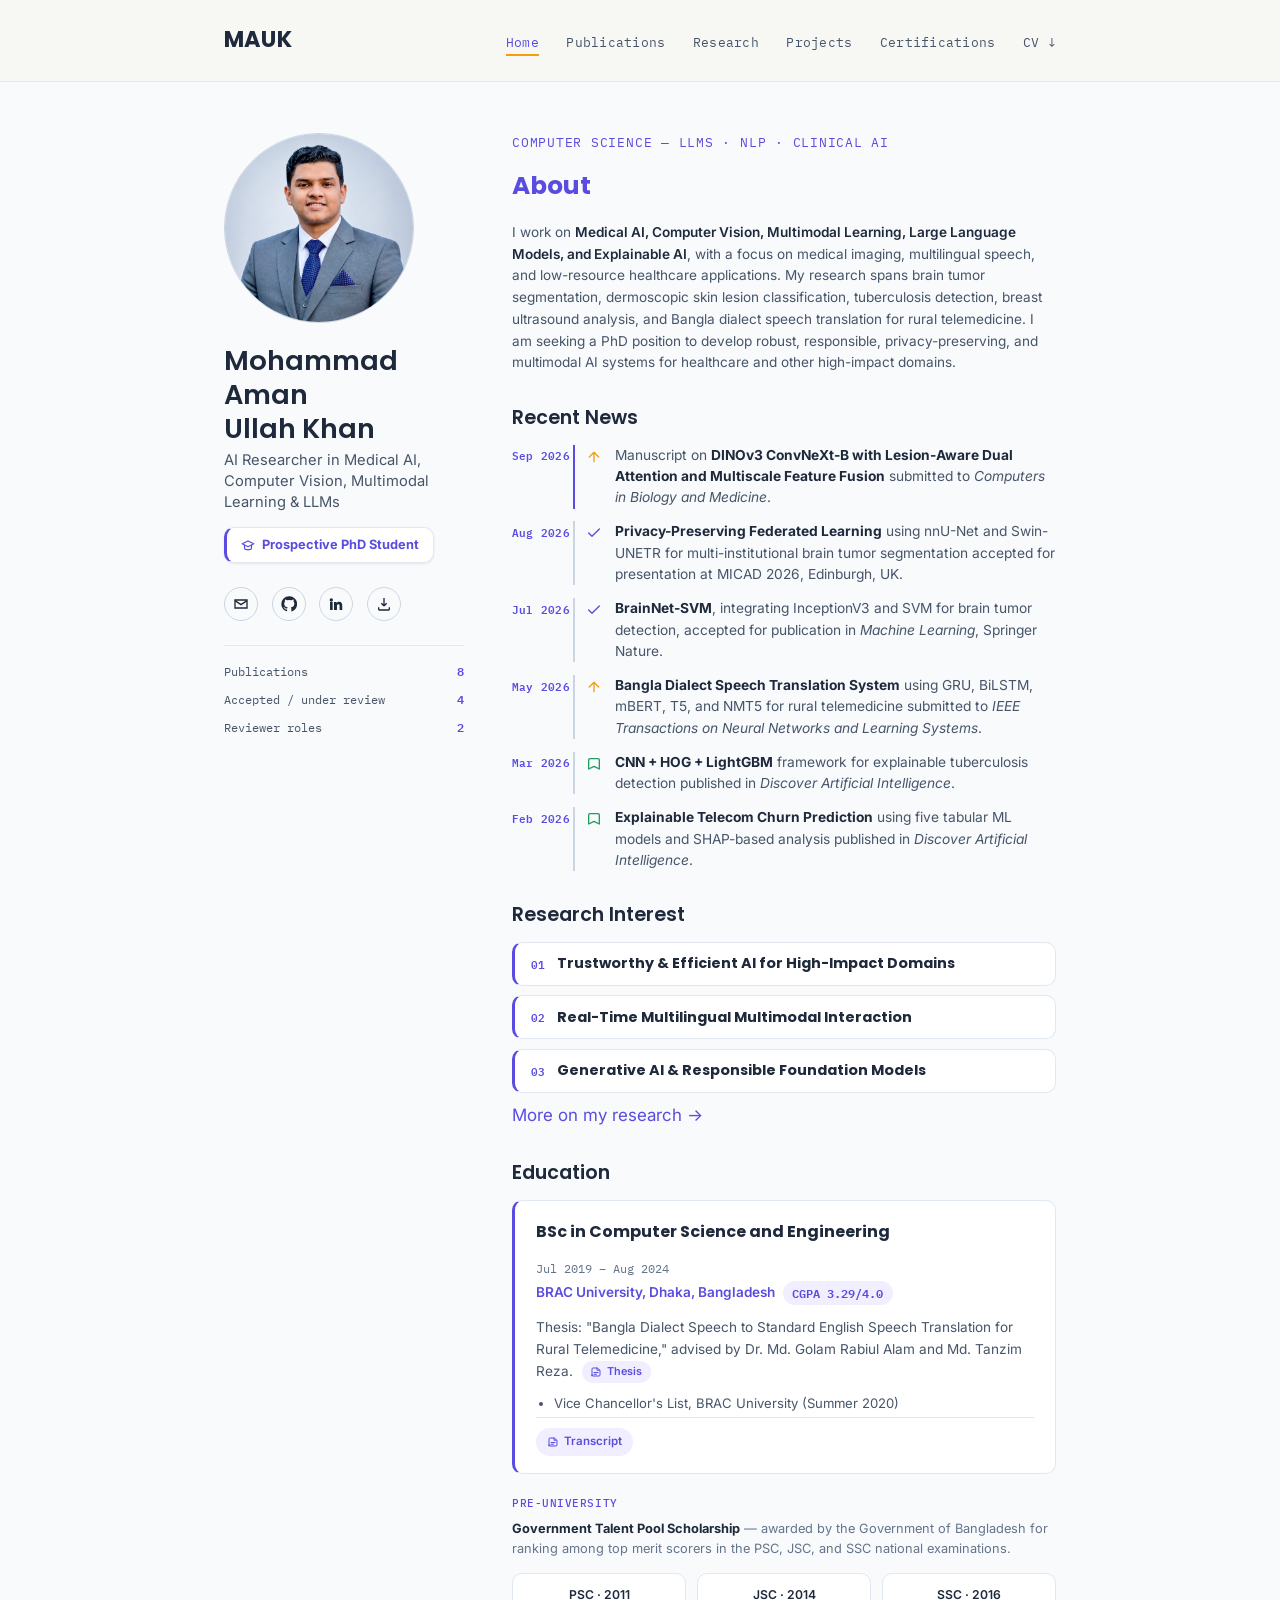
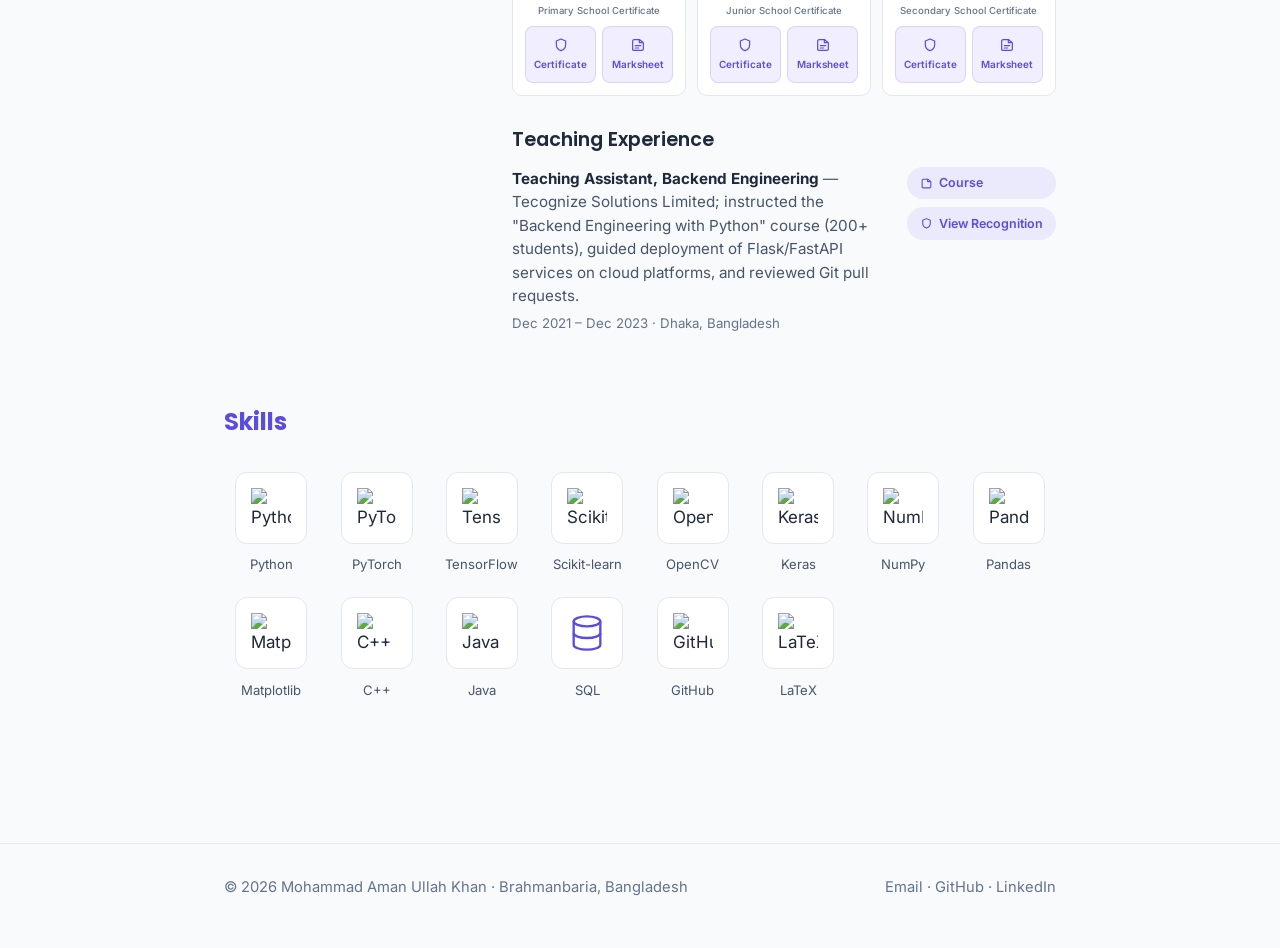
==== index.html @ a8135433 "Add files via upload" ====
<!DOCTYPE html>
<html lang="en">
<head>
<meta charset="UTF-8" />
<meta name="viewport" content="width=device-width, initial-scale=1" />
<title>Mohammad Aman Ullah Khan — Research Portfolio</title>
<meta name="description" content="Academic portfolio of Mohammad Aman Ullah Khan — research on LLMs, NLP, and clinical AI." />
<link rel="icon" href="data:,">
<link rel="preconnect" href="https://fonts.googleapis.com">
<link href="https://fonts.googleapis.com/css2?family=Poppins:wght@500;600;700;800&family=Inter:wght@400;500;600&family=IBM+Plex+Mono:wght@400;500&display=swap" rel="stylesheet">
<link rel="stylesheet" href="style.css">
</head>
<body>

<header class="site">
  <div class="wrap">
    <div class="brand">MAUK</div>
    <nav class="main">
      <a href="index.html" aria-current="page">Home</a>
      <a href="publications.html">Publications</a>
      <a href="research.html">Research</a>
      <a href="projects.html">Projects</a>
      <a href="certifications.html">Certifications</a>
      <a href="assets/resume.pdf" target="_blank" rel="noopener">CV ↓</a>
    </nav>
  </div>
</header>

<main>
  <div class="wrap">

    <div class="profile-shell">

      <div class="profile-col">
        <img src="assets/photo.jpeg" class="profile-photo" alt="Mohammad Aman Ullah Khan" onerror="this.onerror=null; this.outerHTML='&lt;div class=&quot;profile-photo placeholder&quot; aria-hidden=&quot;true&quot;&gt;MAUK&lt;/div&gt;';">

        <h1>Mohammad Aman<br>Ullah Khan</h1>
        <p class="intro-tagline">AI Researcher in Medical AI, Computer Vision, Multimodal Learning &amp; LLMs</p>
        <p class="role-badge">
          <svg viewBox="0 0 24 24" fill="none" stroke="currentColor" stroke-width="2" stroke-linecap="round" stroke-linejoin="round" width="14" height="14"><path d="M22 10 12 5 2 10l10 5 10-5Z"></path><path d="M6 12v5c0 1.5 2.7 3 6 3s6-1.5 6-3v-5"></path></svg>
          Prospective PhD Student
        </p>

        <div class="icon-row">
          <a href="mailto:mohammad.aman.ullah.khan@g.bracu.ac.bd" aria-label="Email" title="Email">
            <svg width="16" height="16" viewBox="0 0 24 24" fill="none" stroke="currentColor" stroke-width="2"><path d="M3 6h18v12H3z"/><path d="m3 7 9 6 9-6"/></svg>
          </a>
          <a href="https://github.com/md-aman-ullah-khan" target="_blank" rel="noopener" aria-label="GitHub" title="GitHub">
            <svg width="16" height="16" viewBox="0 0 24 24" fill="currentColor"><path d="M12 .5A11.5 11.5 0 0 0 .5 12c0 5.1 3.3 9.4 7.9 11 .6.1.8-.3.8-.6v-2.2c-3.2.7-3.9-1.4-3.9-1.4-.5-1.3-1.3-1.7-1.3-1.7-1.1-.7.1-.7.1-.7 1.2.1 1.8 1.2 1.8 1.2 1 1.8 2.7 1.3 3.4 1 .1-.8.4-1.3.8-1.6-2.6-.3-5.3-1.3-5.3-5.7 0-1.3.5-2.3 1.2-3.1-.1-.3-.5-1.5.1-3.1 0 0 1-.3 3.3 1.2a11.4 11.4 0 0 1 6 0c2.3-1.5 3.3-1.2 3.3-1.2.6 1.6.2 2.8.1 3.1.8.8 1.2 1.9 1.2 3.1 0 4.4-2.7 5.4-5.3 5.7.4.4.8 1.1.8 2.2v3.3c0 .3.2.7.8.6 4.6-1.6 7.9-5.9 7.9-11A11.5 11.5 0 0 0 12 .5Z"/></svg>
          </a>
          <a href="https://www.linkedin.com/in/Mohammad-Aman-Ullah-Khan" target="_blank" rel="noopener" aria-label="LinkedIn" title="LinkedIn">
            <svg width="16" height="16" viewBox="0 0 24 24" fill="currentColor"><path d="M4.98 3.5a2.5 2.5 0 1 1 0 5 2.5 2.5 0 0 1 0-5ZM3 9h4v12H3zM9 9h3.8v1.7h.05c.53-1 1.83-2 3.77-2 4 0 4.75 2.6 4.75 6.1V21h-4v-5.5c0-1.3 0-3-1.8-3s-2.1 1.4-2.1 2.9V21H9Z"/></svg>
          </a>
          <a href="assets/resume.pdf" target="_blank" rel="noopener" aria-label="CV" title="Download CV">
            <svg width="16" height="16" viewBox="0 0 24 24" fill="none" stroke="currentColor" stroke-width="2"><path d="M12 3v12m0 0 4-4m-4 4-4-4"/><path d="M4 17v3a1 1 0 0 0 1 1h14a1 1 0 0 0 1-1v-3"/></svg>
          </a>
        </div>

        <ul class="ledger-strip">
          <li>Publications <b>8</b></li>
          <li>Accepted / under review <b>4</b></li>
          <li>Reviewer roles <b>2</b></li>
        </ul>
      </div>

      <div class="content-col">
        <div class="eyebrow">Computer Science — LLMs · NLP · Clinical AI</div>
        <h2 class="about-heading">About</h2>

        <p class="thesis">
          I work on <strong>Medical AI, Computer Vision, Multimodal Learning, Large Language Models, and Explainable AI</strong>,
          with a focus on medical imaging, multilingual speech, and low-resource healthcare applications.
          My research spans brain tumor segmentation, dermoscopic skin lesion classification, tuberculosis
          detection, breast ultrasound analysis, and Bangla dialect speech translation for rural telemedicine.
          I am seeking a PhD position to develop robust, responsible, privacy-preserving, and multimodal AI
          systems for healthcare and other high-impact domains.
        </p>

        <div class="bullet-block">
          <h3>Recent News</h3>
          <div class="rn-list">

            <div class="rn-entry rn-new">
              <div class="rn-date">Sep 2026</div>
              <div class="rn-rule"></div>
              <div class="rn-status rn-submitted">
                <svg viewBox="0 0 24 24" fill="none" stroke="currentColor" stroke-width="2" stroke-linecap="round" stroke-linejoin="round" width="16" height="16"><path d="M12 19V5M5 12l7-7 7 7"></path></svg>
              </div>
              <div class="rn-desc">Manuscript on <b>DINOv3 ConvNeXt-B with Lesion-Aware Dual Attention and Multiscale Feature Fusion</b> submitted to <i>Computers in Biology and Medicine</i>.</div>
            </div>

            <div class="rn-entry">
              <div class="rn-date">Aug 2026</div>
              <div class="rn-rule"></div>
              <div class="rn-status rn-accepted">
                <svg viewBox="0 0 24 24" fill="none" stroke="currentColor" stroke-width="2" stroke-linecap="round" stroke-linejoin="round" width="16" height="16"><path d="M20 6L9 17l-5-5"></path></svg>
              </div>
              <div class="rn-desc"><b>Privacy-Preserving Federated Learning</b> using nnU-Net and Swin-UNETR for multi-institutional brain tumor segmentation accepted for presentation at MICAD 2026, Edinburgh, UK.</div>
            </div>

            <div class="rn-entry">
              <div class="rn-date">Jul 2026</div>
              <div class="rn-rule"></div>
              <div class="rn-status rn-accepted">
                <svg viewBox="0 0 24 24" fill="none" stroke="currentColor" stroke-width="2" stroke-linecap="round" stroke-linejoin="round" width="16" height="16"><path d="M20 6L9 17l-5-5"></path></svg>
              </div>
              <div class="rn-desc"><b>BrainNet-SVM</b>, integrating InceptionV3 and SVM for brain tumor detection, accepted for publication in <i>Machine Learning</i>, Springer Nature.</div>
            </div>

            <div class="rn-entry">
              <div class="rn-date">May 2026</div>
              <div class="rn-rule"></div>
              <div class="rn-status rn-submitted">
                <svg viewBox="0 0 24 24" fill="none" stroke="currentColor" stroke-width="2" stroke-linecap="round" stroke-linejoin="round" width="16" height="16"><path d="M12 19V5M5 12l7-7 7 7"></path></svg>
              </div>
              <div class="rn-desc"><b>Bangla Dialect Speech Translation System</b> using GRU, BiLSTM, mBERT, T5, and NMT5 for rural telemedicine submitted to <i>IEEE Transactions on Neural Networks and Learning Systems</i>.</div>
            </div>

            <div class="rn-entry">
              <div class="rn-date">Mar 2026</div>
              <div class="rn-rule"></div>
              <div class="rn-status rn-published">
                <svg viewBox="0 0 24 24" fill="none" stroke="currentColor" stroke-width="2" stroke-linecap="round" stroke-linejoin="round" width="16" height="16"><path d="M4 19.5V6a2 2 0 0 1 2-2h12a2 2 0 0 1 2 2v13.5l-8-4-8 4Z"></path></svg>
              </div>
              <div class="rn-desc"><b>CNN + HOG + LightGBM</b> framework for explainable tuberculosis detection published in <i>Discover Artificial Intelligence</i>.</div>
            </div>

            <div class="rn-entry">
              <div class="rn-date">Feb 2026</div>
              <div class="rn-rule"></div>
              <div class="rn-status rn-published">
                <svg viewBox="0 0 24 24" fill="none" stroke="currentColor" stroke-width="2" stroke-linecap="round" stroke-linejoin="round" width="16" height="16"><path d="M4 19.5V6a2 2 0 0 1 2-2h12a2 2 0 0 1 2 2v13.5l-8-4-8 4Z"></path></svg>
              </div>
              <div class="rn-desc"><b>Explainable Telecom Churn Prediction</b> using five tabular ML models and SHAP-based analysis published in <i>Discover Artificial Intelligence</i>.</div>
            </div>

          </div>
        </div>

        <div class="bullet-block">
          <h3>Research Interest</h3>
          <div class="ri-list-compact">
            <div class="ri-item-compact">
              <span class="ri-index-compact">01</span>
              <h4>Trustworthy &amp; Efficient AI for High-Impact Domains</h4>
            </div>
            <div class="ri-item-compact">
              <span class="ri-index-compact">02</span>
              <h4>Real-Time Multilingual Multimodal Interaction</h4>
            </div>
            <div class="ri-item-compact">
              <span class="ri-index-compact">03</span>
              <h4>Generative AI &amp; Responsible Foundation Models</h4>
            </div>
          </div>
          <p style="margin-top:0.6rem;"><a href="research.html">More on my research →</a></p>
        </div>

        <div class="bullet-block">
          <h3>Education</h3>

          <div class="degree-card">
            <div class="degree-row">
              <h4 class="degree-title">BSc in Computer Science and Engineering</h4>
              <span class="degree-dates">Jul 2019 – Aug 2024</span>
            </div>
            <div class="degree-meta">
              <span class="school">BRAC University, Dhaka, Bangladesh</span>
              <span class="cgpa-badge">CGPA 3.29/4.0</span>
            </div>
            <p class="thesis">Thesis: "Bangla Dialect Speech to Standard English Speech Translation for Rural Telemedicine," advised by Dr. Md. Golam Rabiul Alam and Md. Tanzim Reza.
              <a class="doc-btn-inline" href="#" target="_blank" rel="noopener">
                <svg viewBox="0 0 24 24" fill="none" stroke="currentColor" stroke-width="2" stroke-linecap="round" stroke-linejoin="round" width="12" height="12"><path d="M4 19.5V6a2 2 0 0 1 2-2h8.5L20 8.5V18a2 2 0 0 1-2 2H6a2 2 0 0 1-2-2Z"></path><path d="M14 4v4.5H18.5"></path><path d="M8 13h8M8 16.5h5"></path></svg>
                Thesis
              </a>
            </p>
            <ul class="edu-bullets">
              <li>Vice Chancellor's List, BRAC University (Summer 2020)</li>
            </ul>
            <div class="doc-links">
              <a class="doc-btn" href="#" target="_blank" rel="noopener">
                <svg viewBox="0 0 24 24" fill="none" stroke="currentColor" stroke-width="2" stroke-linecap="round" stroke-linejoin="round" width="12" height="12"><path d="M4 19.5V6a2 2 0 0 1 2-2h8.5L20 8.5V18a2 2 0 0 1-2 2H6a2 2 0 0 1-2-2Z"></path><path d="M14 4v4.5H18.5"></path><path d="M8 13h8M8 16.5h5"></path></svg>
                Transcript
              </a>
            </div>
          </div>

          <div class="edu-subsection">
            <div class="edu-subsection-header">
              <span class="edu-subsection-title">Pre-University</span>
            </div>
            <p class="edu-section-note"><b>Government Talent Pool Scholarship</b> — awarded by the Government of Bangladesh for ranking among top merit scorers in the PSC, JSC, and SSC national examinations.</p>

            <div class="scholarship-row">

              <div class="scholarship-box">
                <p class="exam-title">PSC · 2011<span class="full">Primary School Certificate</span></p>
                <div class="doc-grid">
                  <a class="doc-card" href="#" target="_blank" rel="noopener">
                    <svg viewBox="0 0 24 24" fill="none" stroke="currentColor" stroke-width="1.8" stroke-linecap="round" stroke-linejoin="round" width="16" height="16"><path d="M12 3l7 3v5.5c0 4.5-3 7.5-7 9-4-1.5-7-4.5-7-9V6l7-3Z"></path></svg>
                    <span>Certificate</span>
                  </a>
                  <a class="doc-card" href="#" target="_blank" rel="noopener">
                    <svg viewBox="0 0 24 24" fill="none" stroke="currentColor" stroke-width="1.8" stroke-linecap="round" stroke-linejoin="round" width="16" height="16"><path d="M4 19.5V6a2 2 0 0 1 2-2h8.5L20 8.5V18a2 2 0 0 1-2 2H6a2 2 0 0 1-2-2Z"></path><path d="M14 4v4.5H18.5"></path><path d="M8 13h8M8 16.5h5"></path></svg>
                    <span>Marksheet</span>
                  </a>
                </div>
              </div>

              <div class="scholarship-box">
                <p class="exam-title">JSC · 2014<span class="full">Junior School Certificate</span></p>
                <div class="doc-grid">
                  <a class="doc-card" href="#" target="_blank" rel="noopener">
                    <svg viewBox="0 0 24 24" fill="none" stroke="currentColor" stroke-width="1.8" stroke-linecap="round" stroke-linejoin="round" width="16" height="16"><path d="M12 3l7 3v5.5c0 4.5-3 7.5-7 9-4-1.5-7-4.5-7-9V6l7-3Z"></path></svg>
                    <span>Certificate</span>
                  </a>
                  <a class="doc-card" href="#" target="_blank" rel="noopener">
                    <svg viewBox="0 0 24 24" fill="none" stroke="currentColor" stroke-width="1.8" stroke-linecap="round" stroke-linejoin="round" width="16" height="16"><path d="M4 19.5V6a2 2 0 0 1 2-2h8.5L20 8.5V18a2 2 0 0 1-2 2H6a2 2 0 0 1-2-2Z"></path><path d="M14 4v4.5H18.5"></path><path d="M8 13h8M8 16.5h5"></path></svg>
                    <span>Marksheet</span>
                  </a>
                </div>
              </div>

              <div class="scholarship-box">
                <p class="exam-title">SSC · 2016<span class="full">Secondary School Certificate</span></p>
                <div class="doc-grid">
                  <a class="doc-card" href="#" target="_blank" rel="noopener">
                    <svg viewBox="0 0 24 24" fill="none" stroke="currentColor" stroke-width="1.8" stroke-linecap="round" stroke-linejoin="round" width="16" height="16"><path d="M12 3l7 3v5.5c0 4.5-3 7.5-7 9-4-1.5-7-4.5-7-9V6l7-3Z"></path></svg>
                    <span>Certificate</span>
                  </a>
                  <a class="doc-card" href="#" target="_blank" rel="noopener">
                    <svg viewBox="0 0 24 24" fill="none" stroke="currentColor" stroke-width="1.8" stroke-linecap="round" stroke-linejoin="round" width="16" height="16"><path d="M4 19.5V6a2 2 0 0 1 2-2h8.5L20 8.5V18a2 2 0 0 1-2 2H6a2 2 0 0 1-2-2Z"></path><path d="M14 4v4.5H18.5"></path><path d="M8 13h8M8 16.5h5"></path></svg>
                    <span>Marksheet</span>
                  </a>
                </div>
              </div>

            </div>
          </div>
        </div>

        <div class="bullet-block">
          <h3>Teaching Experience</h3>
          <div class="teach-row">
            <div class="teach-text">
              <p><b>Teaching Assistant, Backend Engineering</b> — Tecognize Solutions Limited; instructed the "Backend Engineering with Python" course (200+ students), guided deployment of Flask/FastAPI services on cloud platforms, and reviewed Git pull requests.</p>
              <div class="teach-meta">Dec 2021 – Dec 2023 · Dhaka, Bangladesh</div>
            </div>
            <div class="teach-btns">
              <a class="pill-btn" href="https://1drv.ms/f/c/35d79a6d66e752ba/IgC6UudmbZrXIIA1VwEAAAAAAcun6GOWsExx7pEUEXK3nx0?e=YeFAJm" target="_blank" rel="noopener">
                <svg viewBox="0 0 24 24" fill="none" stroke="currentColor" stroke-width="2" stroke-linecap="round" stroke-linejoin="round" width="13" height="13"><path d="M4 19.5V6a2 2 0 0 1 2-2h8.5L20 8.5V18a2 2 0 0 1-2 2H6a2 2 0 0 1-2-2Z"></path><path d="M14 4v4.5H18.5"></path></svg>
                Course
              </a>
              <a class="pill-btn" href="https://drive.google.com/file/d/1fKj7Gxmsa9qSwfpHqc34QDndWNDTHhP0/view?usp=sharing" target="_blank" rel="noopener">
                <svg viewBox="0 0 24 24" fill="none" stroke="currentColor" stroke-width="2" stroke-linecap="round" stroke-linejoin="round" width="13" height="13"><path d="M12 3l7 3v5.5c0 4.5-3 7.5-7 9-4-1.5-7-4.5-7-9V6l7-3Z"></path></svg>
                View Recognition
              </a>
            </div>
          </div>
        </div>

      </div>
    </div>

    <section class="section" style="margin-top:2.5rem;">
      <div class="section-head"><h2>Skills</h2></div>
      <div class="skills-icon-grid">

        <div class="skill-item">
          <div class="skill-tile"><img width="40" height="40" src="https://cdn.jsdelivr.net/gh/devicons/devicon/icons/python/python-original.svg" alt="Python" loading="lazy"></div>
          <span class="skill-label">Python</span>
        </div>
        <div class="skill-item">
          <div class="skill-tile"><img width="40" height="40" src="https://cdn.jsdelivr.net/gh/devicons/devicon/icons/pytorch/pytorch-original.svg" alt="PyTorch" loading="lazy"></div>
          <span class="skill-label">PyTorch</span>
        </div>
        <div class="skill-item">
          <div class="skill-tile"><img width="40" height="40" src="https://cdn.jsdelivr.net/gh/devicons/devicon/icons/tensorflow/tensorflow-original.svg" alt="TensorFlow" loading="lazy"></div>
          <span class="skill-label">TensorFlow</span>
        </div>
        <div class="skill-item">
          <div class="skill-tile"><img width="40" height="40" src="https://cdn.jsdelivr.net/gh/devicons/devicon/icons/scikitlearn/scikitlearn-original.svg" alt="Scikit-learn" loading="lazy"></div>
          <span class="skill-label">Scikit-learn</span>
        </div>

        <div class="skill-item">
          <div class="skill-tile"><img width="40" height="40" src="https://cdn.jsdelivr.net/gh/devicons/devicon/icons/opencv/opencv-original.svg" alt="OpenCV" loading="lazy"></div>
          <span class="skill-label">OpenCV</span>
        </div>
        <div class="skill-item">
          <div class="skill-tile"><img width="40" height="40" src="https://cdn.jsdelivr.net/gh/devicons/devicon/icons/keras/keras-original.svg" alt="Keras" loading="lazy"></div>
          <span class="skill-label">Keras</span>
        </div>
        <div class="skill-item">
          <div class="skill-tile"><img width="40" height="40" src="https://cdn.jsdelivr.net/gh/devicons/devicon/icons/numpy/numpy-original.svg" alt="NumPy" loading="lazy"></div>
          <span class="skill-label">NumPy</span>
        </div>
        <div class="skill-item">
          <div class="skill-tile"><img width="40" height="40" src="https://cdn.jsdelivr.net/gh/devicons/devicon/icons/pandas/pandas-original.svg" alt="Pandas" loading="lazy"></div>
          <span class="skill-label">Pandas</span>
        </div>
        <div class="skill-item">
          <div class="skill-tile"><img width="40" height="40" src="https://cdn.jsdelivr.net/gh/devicons/devicon/icons/matplotlib/matplotlib-original.svg" alt="Matplotlib" loading="lazy"></div>
          <span class="skill-label">Matplotlib</span>
        </div>

        <div class="skill-item">
          <div class="skill-tile"><img width="40" height="40" src="https://cdn.jsdelivr.net/gh/devicons/devicon/icons/cplusplus/cplusplus-original.svg" alt="C++" loading="lazy"></div>
          <span class="skill-label">C++</span>
        </div>
        <div class="skill-item">
          <div class="skill-tile"><img width="40" height="40" src="https://cdn.jsdelivr.net/gh/devicons/devicon/icons/java/java-original.svg" alt="Java" loading="lazy"></div>
          <span class="skill-label">Java</span>
        </div>
        <div class="skill-item">
          <div class="skill-tile">
            <svg width="40" height="40" viewBox="0 0 24 24" fill="none" stroke="var(--teal-dark)" stroke-width="1.4"><ellipse cx="12" cy="5" rx="8" ry="3"/><path d="M4 5v14c0 1.7 3.6 3 8 3s8-1.3 8-3V5"/><path d="M4 12c0 1.7 3.6 3 8 3s8-1.3 8-3"/></svg>
          </div>
          <span class="skill-label">SQL</span>
        </div>
        <div class="skill-item">
          <div class="skill-tile"><img width="40" height="40" src="https://cdn.jsdelivr.net/gh/devicons/devicon/icons/github/github-original.svg" alt="GitHub" loading="lazy"></div>
          <span class="skill-label">GitHub</span>
        </div>
        <div class="skill-item">
          <div class="skill-tile"><img width="40" height="40" src="https://cdn.jsdelivr.net/gh/devicons/devicon/icons/latex/latex-original.svg" alt="LaTeX" loading="lazy"></div>
          <span class="skill-label">LaTeX</span>
        </div>

      </div>
    </section>

  </div>
</main>

<footer class="site">
  <div class="wrap">
    <div>© 2026 Mohammad Aman Ullah Khan · Brahmanbaria, Bangladesh</div>
    <div>
      <a href="mailto:mohammad.aman.ullah.khan@g.bracu.ac.bd">Email</a> ·
      <a href="https://github.com/md-aman-ullah-khan" target="_blank" rel="noopener">GitHub</a> ·
      <a href="https://www.linkedin.com/in/Mohammad-Aman-Ullah-Khan" target="_blank" rel="noopener">LinkedIn</a>
    </div>
  </div>
</footer>

</body>
</html>
---- style.css ----
/* ============================================================
   Design tokens
   ============================================================ */
:root {
  --paper: #f8fafc;
  --paper-raised: #ffffff;
  --ink: #1e293b;
  --ink-soft: #475569;
  --teal: #6d5dfc;
  --teal-dark: #5a4ce0;
  --gold: #f59e0b;
  --line: #e2e8f0;
  --line-strong: #cbd5e1;
  --muted: #64748b;

  --serif: "Poppins", "IBM Plex Sans", -apple-system, sans-serif;
  --sans: "Inter", -apple-system, BlinkMacSystemFont, "Segoe UI", sans-serif;
  --mono: "IBM Plex Mono", "SFMono-Regular", Menlo, monospace;

  --max-w: 880px;
  --shadow-sm: 0 1px 3px rgba(30, 41, 59, 0.06), 0 1px 2px rgba(30, 41, 59, 0.04);
  --shadow-md: 0 4px 14px rgba(30, 41, 59, 0.08);
}

* { box-sizing: border-box; }

html { scroll-behavior: smooth; }

body {
  margin: 0;
  background: var(--paper);
  color: var(--ink);
  font-family: var(--sans);
  font-size: 17px;
  line-height: 1.6;
  -webkit-font-smoothing: antialiased;
}

a { color: var(--teal-dark); text-decoration: none; }
a:hover { text-decoration: underline; text-underline-offset: 3px; }
a:focus-visible, button:focus-visible {
  outline: 2px solid var(--teal);
  outline-offset: 2px;
}

@media (prefers-reduced-motion: reduce) {
  html { scroll-behavior: auto; }
  * { animation: none !important; transition: none !important; }
}

/* ============================================================
   Ruler motif — a row of tick marks used as a section divider.
   Read as measurement / instrumentation, echoing the subject's
   lab & data background rather than a decorative rule.
   ============================================================ */
.ruler {
  display: flex;
  align-items: flex-end;
  gap: 6px;
  height: 14px;
  margin: 0 0 2.5rem 0;
  overflow: hidden;
}
.ruler span {
  width: 1px;
  background: var(--line-strong);
  flex: 0 0 auto;
}
.ruler span:nth-child(5n) { height: 100%; background: var(--gold); }
.ruler span:not(:nth-child(5n)) { height: 45%; }

/* ============================================================
   Layout shell
   ============================================================ */
.wrap {
  max-width: var(--max-w);
  margin: 0 auto;
  padding: 0 1.5rem;
}

header.site {
  border-bottom: 1px solid var(--line);
  padding: 1.4rem 0;
  position: sticky;
  top: 0;
  background: rgba(247, 247, 244, 0.92);
  backdrop-filter: blur(6px);
  z-index: 20;
}
header.site .wrap {
  display: flex;
  align-items: baseline;
  justify-content: space-between;
  gap: 1.5rem;
  flex-wrap: wrap;
}
.brand {
  font-family: var(--serif);
  font-weight: 700;
  font-size: 1.4rem;
  color: var(--ink);
  letter-spacing: 0.01em;
}
nav.main a {
  font-family: var(--mono);
  font-size: 0.82rem;
  letter-spacing: 0.02em;
  color: var(--ink-soft);
  margin-left: 1.4rem;
}
nav.main a:hover, nav.main a[aria-current="page"] {
  color: var(--teal-dark);
}
nav.main a[aria-current="page"] {
  border-bottom: 2px solid var(--gold);
  padding-bottom: 3px;
  text-decoration: none;
}

main { padding: 3.2rem 0 2rem; }

footer.site {
  border-top: 1px solid var(--line);
  margin-top: 3rem;
  padding: 2rem 0 3rem;
  color: var(--muted);
  font-size: 0.92rem;
}
footer.site .wrap { display: flex; justify-content: space-between; flex-wrap: wrap; gap: 1rem; }
footer.site a { color: var(--muted); }
footer.site a:hover { color: var(--teal-dark); }

/* ============================================================
   Profile page shell — sticky left column + flowing right column,
   modeled on a two-column academic bio layout.
   ============================================================ */
.profile-shell {
  display: grid;
  grid-template-columns: 240px 1fr;
  gap: 3rem;
  align-items: start;
}
.profile-col { position: sticky; top: 6rem; }

.profile-photo {
  width: 190px;
  height: 190px;
  border-radius: 50%;
  object-fit: cover;
  border: 1px solid var(--line-strong);
  display: block;
}
.profile-photo.placeholder {
  display: flex;
  align-items: center;
  justify-content: center;
  background: var(--ink);
  color: var(--paper);
  font-family: var(--serif);
  font-size: 1.9rem;
  font-weight: 600;
  letter-spacing: 0.02em;
}

.profile-col h1 {
  font-family: var(--serif);
  font-size: 1.7rem;
  font-weight: 600;
  margin: 1.3rem 0 0.3rem;
  line-height: 1.25;
}
.intro-tagline {
  font-size: 0.92rem;
  color: var(--ink-soft);
  line-height: 1.4;
  margin: 0.2rem 0 0.6rem;
}
.role-badge {
  display: inline-flex;
  align-items: center;
  gap: 0.4rem;
  background: var(--paper-raised);
  border: 1px solid var(--line);
  border-left: 3px solid var(--teal-dark);
  color: var(--teal-dark);
  font-family: var(--sans);
  font-size: 0.8rem;
  font-weight: 700;
  padding: 0.45rem 0.9rem;
  border-radius: 10px;
  margin: 0.3rem 0 0.2rem;
  box-shadow: var(--shadow-sm);
}
.role-badge svg { flex-shrink: 0; }

.icon-row {
  display: flex;
  gap: 0.85rem;
  margin: 1.3rem 0 1.5rem;
}
.icon-row a {
  width: 34px;
  height: 34px;
  border-radius: 50%;
  border: 1px solid var(--line-strong);
  display: flex;
  align-items: center;
  justify-content: center;
  color: var(--ink);
}
.icon-row a:hover { background: var(--teal-dark); border-color: var(--teal-dark); color: var(--paper); text-decoration: none; }
.icon-row svg { width: 16px; height: 16px; }

.ledger-strip {
  display: flex;
  flex-direction: column;
  gap: 0.5rem;
  margin: 0;
  padding: 1rem 0 0;
  list-style: none;
  border-top: 1px solid var(--line);
}
.ledger-strip li {
  font-family: var(--mono);
  font-size: 0.78rem;
  color: var(--ink-soft);
  display: flex;
  justify-content: space-between;
}
.ledger-strip li b { color: var(--teal-dark); font-weight: 600; }

.content-col .eyebrow {
  font-family: var(--mono);
  font-size: 0.8rem;
  color: var(--teal-dark);
  letter-spacing: 0.06em;
  text-transform: uppercase;
  margin-bottom: 0.8rem;
}
.content-col .thesis {
  color: var(--ink-soft);
  max-width: 62ch;
}
.content-col .thesis strong { color: var(--ink); font-weight: 600; }

.bullet-block { margin: 1.8rem 0; }
.bullet-block h2, .bullet-block h3 {
  font-family: var(--serif);
  font-size: 1.2rem;
  font-weight: 600;
  margin: 0 0 0.7rem;
}
.bullet-block ul { margin: 0; padding-left: 1.15rem; }
.bullet-block li { margin-bottom: 0.5rem; color: var(--ink-soft); font-size: 0.96rem; }

.about-heading {
  font-family: var(--serif);
  font-size: 1.55rem;
  font-weight: 700;
  color: var(--teal-dark);
  margin: 0 0 1rem;
}

.edu-line {
  color: var(--ink-soft);
  font-size: 0.96rem;
  margin: 0 0 0.7rem;
}
.edu-extra { margin: 0; padding-left: 1.15rem; }
.edu-extra li { margin-bottom: 0.4rem; color: var(--muted); font-size: 0.88rem; }

/* Compact Recent News when nested inside the About column, rather than
   the full-width centered band used elsewhere. */
.news-list.compact { max-width: none; margin: 0; }
.news-list.compact .news-item { grid-template-columns: 64px 1fr; padding: 0.5rem 0; }
.news-list.compact .news-line { font-size: 0.92rem; }

.hero-cta {
  margin-top: 1.6rem;
  display: flex;
  gap: 0.9rem;
  flex-wrap: wrap;
}
.btn {
  display: inline-block;
  font-family: var(--mono);
  font-size: 0.85rem;
  padding: 0.55rem 1rem;
  border: 1px solid var(--ink);
  color: var(--ink);
  border-radius: 2px;
}
.btn:hover { background: var(--ink); color: var(--paper); text-decoration: none; }
.btn.primary { background: var(--teal-dark); border-color: var(--teal-dark); color: var(--paper-raised); }
.btn.primary:hover { background: var(--ink); border-color: var(--ink); }

/* ============================================================
   Ledger strip — quick metrics, styled as index tags rather
   than big dashboard numbers.
   ============================================================ */

/* ============================================================
   Section headings
   ============================================================ */
.section { margin-bottom: 3.4rem; }
.section-head {
  display: flex;
  align-items: baseline;
  justify-content: space-between;
  margin-bottom: 1.4rem;
  gap: 1rem;
}
.section-head h2 {
  font-family: var(--serif);
  font-size: 1.5rem;
  margin: 0;
  font-weight: 700;
  color: var(--teal-dark);
}
.section-head .see-all {
  font-family: var(--mono);
  font-size: 0.82rem;
  white-space: nowrap;
}

/* ============================================================
   Publication / ledger entries
   ============================================================ */
.pub-list { display: flex; flex-direction: column; gap: 1rem; }
.pub {
  display: grid;
  grid-template-columns: 96px 1fr;
  gap: 1.2rem;
  padding: 1.4rem 1.5rem;
  background: var(--paper-raised);
  border: 1px solid var(--line);
  border-radius: 16px;
  box-shadow: var(--shadow-sm);
  transition: box-shadow 0.15s ease;
}
.pub:hover { box-shadow: var(--shadow-md); }
.pub .tag {
  font-family: var(--mono);
  font-size: 0.7rem;
  color: var(--teal-dark);
  background: rgba(109, 93, 252, 0.1);
  border: none;
  border-radius: 999px;
  padding: 0.3rem 0.5rem;
  text-align: center;
  align-self: start;
  height: fit-content;
  line-height: 1.3;
}
.pub .tag.review {
  color: #b45309;
  background: rgba(245, 158, 11, 0.14);
}
.pub h3 {
  font-family: var(--serif);
  font-size: 1.08rem;
  font-weight: 600;
  margin: 0 0 0.3rem;
  line-height: 1.35;
}
.pub .meta {
  font-size: 0.9rem;
  color: var(--muted);
  margin: 0 0 0.25rem;
}
.pub .venue {
  font-size: 0.88rem;
  color: var(--ink-soft);
  font-style: italic;
}
.pub .doi {
  font-family: var(--mono);
  font-size: 0.78rem;
  color: var(--muted);
  display: inline-block;
  margin-top: 0.35rem;
}
.pub .self { color: var(--ink); font-weight: 600; font-style: normal; }

/* ============================================================
   Timeline (research experience) — order carries real meaning
   here, so a chronological rail is justified.
   ============================================================ */
.timeline { position: relative; padding-left: 1.6rem; border-left: 1px solid var(--line-strong); }
.tl-item { position: relative; padding-bottom: 2.2rem; }
.tl-item:last-child { padding-bottom: 0; }
.tl-item::before {
  content: "";
  position: absolute;
  left: -1.685rem;
  top: 0.35rem;
  width: 8px;
  height: 8px;
  background: var(--teal-dark);
  border-radius: 50%;
}
.tl-item .when {
  font-family: var(--mono);
  font-size: 0.78rem;
  color: var(--teal-dark);
  margin-bottom: 0.2rem;
}
.tl-item h3 { font-family: var(--serif); font-size: 1.1rem; margin: 0 0 0.15rem; font-weight: 600; }
.tl-item .org { color: var(--ink-soft); font-size: 0.92rem; margin-bottom: 0.55rem; }
.tl-item ul { margin: 0; padding-left: 1.1rem; color: var(--ink-soft); }
.tl-item li { margin-bottom: 0.3rem; font-size: 0.95rem; }

/* ============================================================
   Cards (projects)
   ============================================================ */
.card-grid { display: grid; grid-template-columns: 1fr 1fr; gap: 1.4rem; }
.card {
  border: 1px solid var(--line);
  background: var(--paper-raised);
  border-radius: 16px;
  overflow: hidden;
  box-shadow: var(--shadow-sm);
  transition: box-shadow 0.15s ease, transform 0.15s ease;
}
.card:hover { box-shadow: var(--shadow-md); transform: translateY(-2px); }
.card-media {
  aspect-ratio: 16 / 10;
  display: flex;
  align-items: center;
  justify-content: center;
  background: rgba(109, 93, 252, 0.08);
  color: var(--teal-dark);
  overflow: hidden;
}
.card-media svg { width: 42%; height: 42%; opacity: 0.9; }
.card-media img {
  width: 100%;
  height: 100%;
  object-fit: contain;
  padding: 14px;
  display: block;
}
.card-media--photo { background: var(--ink); }
.card-media--photo img { object-fit: cover; padding: 0; }
.card-body { padding: 1.2rem 1.3rem 1.4rem; }
.card h3 { font-family: var(--serif); font-size: 1.05rem; margin: 0 0 0.55rem; font-weight: 600; }
.card .view-link {
  display: inline-flex;
  align-items: center;
  gap: 0.35rem;
  font-family: var(--mono);
  font-size: 0.8rem;
  color: var(--teal-dark);
  margin-bottom: 0.5rem;
}
.card .view-link svg { width: 13px; height: 13px; }
.card .stack {
  font-family: var(--mono);
  font-size: 0.74rem;
  color: var(--muted);
  display: block;
  margin-bottom: 0.6rem;
}
.card p { font-size: 0.9rem; color: var(--ink-soft); margin: 0; }

/* ============================================================
   Plain lists (skills, honors, service)
   ============================================================ */
.plain-list { list-style: none; padding: 0; margin: 0; }
.plain-list li {
  padding: 0.6rem 0;
  border-bottom: 1px solid var(--line);
  font-size: 0.95rem;
  color: var(--ink-soft);
}
.plain-list li:last-child { border-bottom: none; }
.plain-list b { color: var(--ink); }

.skill-grid {
  display: grid;
  grid-template-columns: 140px 1fr;
  gap: 0.7rem 1rem;
  font-size: 0.93rem;
}
.skill-grid dt {
  font-family: var(--mono);
  font-size: 0.78rem;
  color: var(--teal-dark);
  padding-top: 0.15rem;
}
.skill-grid dd { margin: 0; color: var(--ink-soft); }

.bio p { color: var(--ink-soft); max-width: 68ch; }

/* ============================================================
   Responsive
   ============================================================ */
@media (max-width: 720px) {
  .profile-shell { grid-template-columns: 1fr; }
  .profile-col { position: static; }
  .profile-photo { width: 130px; height: 130px; }
  .profile-photo.placeholder { font-size: 2.2rem; }
  .pub { grid-template-columns: 1fr; }
  .pub .tag { width: fit-content; }
  .card-grid { grid-template-columns: 1fr; }
  .skill-grid { grid-template-columns: 1fr; }
  nav.main a { margin-left: 0.9rem; }
}

/* ============================================================
   Recent News / Research Interests bands (home page)
   ============================================================ */
.section-band {
  padding: 3rem 0;
  border-top: 1px solid var(--line);
}
.section-band.alt { background: var(--paper-raised); }
.band-title {
  font-family: var(--serif);
  font-size: 1.4rem;
  font-weight: 700;
  color: var(--teal-dark);
  text-align: center;
  margin: 0 0 2rem;
}

.news-list { max-width: 640px; margin: 0 auto; }
.news-item {
  display: grid;
  grid-template-columns: 70px 1fr;
  gap: 1rem;
  padding: 0.75rem 0;
}
.news-date {
  font-family: var(--mono);
  font-size: 0.78rem;
  color: var(--muted);
  padding-top: 0.15rem;
}
.news-line {
  position: relative;
  padding-left: 1rem;
  font-size: 0.95rem;
  color: var(--ink-soft);
}
.news-line .dot {
  position: absolute;
  left: 0;
  top: 0.35rem;
  width: 2px;
  height: calc(100% - 0.2rem);
  background: var(--line-strong);
}
.news-line b { color: var(--ink); font-weight: 600; }

.ri-grid {
  display: grid;
  grid-template-columns: repeat(3, 1fr);
  gap: 16px;
}
.ri-card {
  background: var(--paper-raised);
  border: 1px solid var(--line);
  border-radius: 12px;
  overflow: hidden;
  display: flex;
  flex-direction: column;
  box-shadow: var(--shadow-sm);
}
.ri-card-header {
  padding: 20px 22px;
  display: flex;
  flex-direction: column;
  align-items: center;
  text-align: center;
}
.ri-card-header { background: #eaf1fb; }
.ri-badge {
  display: inline-block;
  font-family: var(--mono);
  font-size: 0.68rem;
  font-weight: 600;
  color: var(--teal-dark);
  letter-spacing: 0.03em;
  background: rgba(255, 255, 255, 0.75);
  border-radius: 6px;
  padding: 4px 9px;
  line-height: 1.4;
  margin: 0 0 12px;
  width: fit-content;
}
.ri-title {
  font-family: var(--serif);
  font-size: 1.05rem;
  font-weight: 700;
  color: var(--ink);
  line-height: 1.4;
  margin: 0;
  min-height: 2.8em;
  display: flex;
  align-items: center;
}
.ri-card-body {
  background: var(--paper-raised);
  padding: 20px 22px 24px;
  flex: 1;
}
.ri-card-body p {
  margin: 0;
  font-size: 0.88rem;
  line-height: 1.65;
  color: var(--ink-soft);
}

@media (max-width: 720px) {
  .ri-grid { grid-template-columns: 1fr; }
  .news-item { grid-template-columns: 56px 1fr; }
}

/* ============================================================
   Publications page additions — contribution line, URL/BibTeX
   actions, and the collapsible BibTeX block.
   ============================================================ */
.pub-subhead {
  font-family: var(--mono);
  font-size: 0.78rem;
  text-transform: uppercase;
  letter-spacing: 0.05em;
  color: var(--muted);
  margin: 1.4rem 0 0.4rem;
}
.pub-list + .pub-subhead { margin-top: 2rem; }

.pub-contribution {
  font-size: 0.88rem;
  color: var(--ink-soft);
  font-style: italic;
  margin: 0.4rem 0 0.6rem;
}

.pub-actions {
  display: flex;
  gap: 0.6rem;
  margin-top: 0.2rem;
}
.pub-actions .url-btn, .pub-actions .cite-btn {
  font-family: var(--sans);
  font-weight: 500;
  font-size: 0.76rem;
  border: 1px solid var(--line-strong);
  border-radius: 999px;
  padding: 0.32rem 0.75rem;
  color: var(--ink-soft);
  background: var(--paper-raised);
  cursor: pointer;
}
.pub-actions .url-btn:hover, .pub-actions .cite-btn:hover {
  border-color: var(--teal-dark);
  background: rgba(109, 93, 252, 0.08);
  color: var(--teal-dark);
  text-decoration: none;
}

/* Data store only — content is read into the Cite modal by JS,
   never shown inline. */
.bibtex-block { display: none; }

.empty-note { color: var(--muted); font-size: 0.9rem; font-style: italic; }

/* ============================================================
   Cite modal — opened by any .cite-btn, shows BibTeX with
   Copy / Download actions.
   ============================================================ */
.cite-modal-overlay {
  position: fixed;
  inset: 0;
  background: rgba(30, 41, 59, 0.5);
  display: flex;
  align-items: center;
  justify-content: center;
  z-index: 100;
  padding: 1.5rem;
}
/* The HTML `hidden` attribute is normally display:none, but our own
   display:flex rule above overrides that default — this restores it
   so the modal actually stays hidden until JS removes `hidden`. */
.cite-modal-overlay[hidden] { display: none; }
.cite-modal {
  background: var(--paper-raised);
  border-radius: 16px;
  width: 100%;
  max-width: 480px;
  box-shadow: var(--shadow-md);
  padding: 1.3rem 1.4rem 1.4rem;
}
.cite-modal-head {
  display: flex;
  align-items: center;
  justify-content: space-between;
  margin-bottom: 0.9rem;
}
.cite-modal-head h4 {
  font-family: var(--serif);
  font-size: 1.15rem;
  font-weight: 700;
  color: var(--teal-dark);
  margin: 0;
}
.cite-modal-head button {
  background: none;
  border: none;
  font-size: 1.4rem;
  line-height: 1;
  color: var(--muted);
  cursor: pointer;
  padding: 0;
}
.cite-modal-head button:hover { color: var(--ink); }
#cite-modal-text {
  background: var(--paper);
  border: 1px solid var(--line);
  border-radius: 10px;
  padding: 0.9rem 1rem;
  font-family: var(--mono);
  font-size: 0.78rem;
  line-height: 1.55;
  color: var(--ink-soft);
  max-height: 280px;
  overflow: auto;
  white-space: pre-wrap;
  margin: 0 0 1rem;
}
.cite-modal-actions { display: flex; gap: 0.6rem; }
.cite-modal-actions button {
  font-family: var(--sans);
  font-weight: 500;
  font-size: 0.82rem;
  border: 1px solid var(--line-strong);
  border-radius: 999px;
  padding: 0.4rem 0.9rem;
  background: var(--paper-raised);
  color: var(--ink-soft);
  cursor: pointer;
}
#cite-modal-copy {
  background: var(--teal-dark);
  border-color: var(--teal-dark);
  color: #fff;
}
#cite-modal-copy:hover { background: var(--ink); border-color: var(--ink); }
#cite-modal-download:hover { border-color: var(--teal-dark); color: var(--teal-dark); }


/* ============================================================
   Skills — icon grid (5 columns x 3 rows), each icon in a
   bordered tile for a cleaner, more standard "badge" look.
   ============================================================ */
.skills-icon-grid {
  display: grid;
  grid-template-columns: repeat(8, 1fr);
  gap: 1.4rem 0.7rem;
  padding: 0.5rem 0 0.5rem;
}
.skill-item {
  display: flex;
  flex-direction: column;
  align-items: center;
  gap: 0.65rem;
}
.skill-tile {
  width: 72px;
  height: 72px;
  border: 1px solid var(--line);
  border-radius: 12px;
  background: var(--paper-raised);
  display: flex;
  align-items: center;
  justify-content: center;
  transition: border-color 0.15s ease, transform 0.15s ease;
}
.skill-item:hover .skill-tile {
  border-color: var(--teal-dark);
  transform: translateY(-2px);
}
.skill-tile img, .skill-tile svg {
  width: 40px;
  height: 40px;
  max-width: 40px;
  max-height: 40px;
  object-fit: contain;
  display: block;
}
.skill-label {
  font-family: var(--sans);
  font-size: 0.82rem;
  color: var(--ink-soft);
  text-align: center;
}

@media (max-width: 720px) {
  .skills-icon-grid { grid-template-columns: repeat(3, 1fr); gap: 1.4rem 0.6rem; }
  .skill-tile { width: 60px; height: 60px; }
  .skill-tile img, .skill-tile svg { width: 32px; height: 32px; max-width: 32px; max-height: 32px; }
}
@media (max-width: 380px) {
  .skills-icon-grid { grid-template-columns: repeat(2, 1fr); }
}

/* ============================================================
   Published section — terminal-card layout with cover art,
   Research Focus / My Contribution columns, and CRediT tags.
   ============================================================ */
.pub-terminal-list { display: flex; flex-direction: column; gap: 1.2rem; }
.pub-terminal {
  border: 1px dashed var(--line-strong);
  border-radius: 14px;
  background: var(--paper-raised);
  padding: 1.3rem 1.4rem 1.4rem;
  box-shadow: var(--shadow-sm);
}
.pub-t-top { display: grid; grid-template-columns: 64px 1fr; gap: 1.1rem; align-items: start; }
.pub-extra-box {
  display: flex;
  flex-direction: row;
  gap: 0.4rem;
  flex-shrink: 0;
  margin-left: auto;
}
.pub-extra-box a {
  font-size: 0.68rem;
  font-weight: 500;
  color: var(--muted);
  border: 1px solid var(--line);
  border-radius: 999px;
  padding: 0.2rem 0.55rem;
  background: var(--paper);
  white-space: nowrap;
  text-align: center;
}
.pub-extra-box a:hover {
  border-color: var(--teal-dark);
  color: var(--teal-dark);
  background: rgba(109, 93, 252, 0.06);
  text-decoration: none;
}
.pub-cover {
  width: 64px;
  height: 84px;
  border-radius: 6px;
  overflow: hidden;
  border: 1px solid var(--line);
  background: #ffffff;
  flex-shrink: 0;
  display: flex;
  align-items: center;
  justify-content: center;
  padding: 4px;
}
.pub-cover img { width: 100%; height: 100%; object-fit: contain; display: block; }
.pub-cover svg { display: block; }

.pub-t-title {
  font-family: var(--serif);
  font-weight: 700;
  font-size: 1.02rem;
  color: var(--ink);
  margin: 0 0 0.4rem;
  line-height: 1.35;
}
.pub-t-authors { font-size: 0.86rem; color: var(--ink-soft); margin: 0 0 0.2rem; }
.pub-t-venue { font-size: 0.76rem; color: var(--muted); font-style: italic; margin: 0; line-height: 1.4; }
.pub-t-info { margin-bottom: 0; }
.credit-tags span.first-author {
  background: rgba(245, 158, 11, 0.15);
  color: #b45309;
  font-weight: 600;
}

.pub-t-rule { border: none; border-top: 1px dashed var(--line-strong); margin: 1rem 0; }

.pub-t-grid { display: grid; grid-template-columns: 1fr 1fr; gap: 1.5rem; }
.pub-t-grid > div:first-child { padding-right: 1.3rem; border-right: 1px dashed var(--line-strong); }
.pub-t-label {
  font-family: var(--mono);
  font-size: 0.68rem;
  letter-spacing: 0.08em;
  text-transform: uppercase;
  color: var(--teal-dark);
  font-weight: 600;
  margin-bottom: 0.55rem;
}
.pub-t-grid p { font-size: 0.87rem; color: var(--ink-soft); margin: 0; line-height: 1.55; }
.pub-t-bullets { margin: 0; padding-left: 1.1rem; }
.pub-t-bullets li { font-size: 0.87rem; color: var(--ink-soft); line-height: 1.55; margin-bottom: 0.4rem; }
.pub-t-bullets li:last-child { margin-bottom: 0; }

.credit-tags { display: flex; flex-wrap: nowrap; overflow-x: auto; gap: 0.35rem; margin-bottom: 0.5rem; scrollbar-width: none; }
.credit-tags::-webkit-scrollbar { display: none; }
.credit-tags span {
  font-size: 0.62rem;
  font-weight: 500;
  background: rgba(109, 93, 252, 0.1);
  color: var(--teal-dark);
  padding: 0.18rem 0.45rem;
  border-radius: 999px;
  white-space: nowrap;
  flex-shrink: 0;
}

.pub-t-links { display: flex; gap: 0.6rem; margin-top: 1.1rem; flex-wrap: wrap; }
.pub-t-links a, .pub-t-links .cite-btn {
  font-family: var(--sans);
  font-size: 0.78rem;
  font-weight: 500;
  color: var(--teal-dark);
  border: 1px solid var(--line-strong);
  border-radius: 999px;
  padding: 0.32rem 0.75rem;
  background: var(--paper);
  cursor: pointer;
}
.pub-t-links a:hover, .pub-t-links .cite-btn:hover {
  background: rgba(109, 93, 252, 0.08);
  border-color: var(--teal-dark);
  text-decoration: none;
}
.pub-t-links .cite-btn {
  background: var(--teal-dark);
  border-color: var(--teal-dark);
  color: #fff;
}
.pub-t-links .cite-btn:hover { background: var(--ink); border-color: var(--ink); }

@media (max-width: 640px) {
  .pub-t-top { grid-template-columns: 52px 1fr; }
  .pub-extra-box { margin-left: 0; width: 100%; margin-top: 0.4rem; flex-wrap: wrap; }
  .pub-cover { width: 52px; height: 68px; }
  .pub-t-grid { grid-template-columns: 1fr; }
  .pub-t-grid > div:first-child {
    padding-right: 0;
    border-right: none;
    padding-bottom: 1rem;
    border-bottom: 1px dashed var(--line-strong);
    margin-bottom: 1rem;
  }
}

/* ============================================================
   Certificate / Recognition system — reusable button + shared
   lightbox modal, used in Research Experience and Peer Review.
   ============================================================ */
.tl-head {
  display: flex;
  justify-content: space-between;
  align-items: flex-start;
  gap: 1rem;
  flex-wrap: wrap;
}
.tl-head .when { margin-bottom: 0.2rem; }
.tl-head h3 { margin: 0 0 0.15rem; }
.tl-head .org { margin-bottom: 0; }

.cert-btn {
  display: inline-flex;
  align-items: center;
  gap: 0.4rem;
  font-family: var(--sans);
  font-size: 0.78rem;
  font-weight: 500;
  color: var(--teal-dark);
  background: rgba(109, 93, 252, 0.08);
  border: 1px solid var(--line-strong);
  border-radius: 999px;
  padding: 0.4rem 0.85rem;
  cursor: pointer;
  white-space: nowrap;
  flex-shrink: 0;
  transition: background 0.15s ease, color 0.15s ease, border-color 0.15s ease, transform 0.15s ease, box-shadow 0.15s ease;
}
.cert-btn:hover {
  background: var(--teal-dark);
  color: #fff;
  border-color: var(--teal-dark);
  transform: translateY(-2px);
  box-shadow: var(--shadow-sm);
}
.cert-btn svg { flex-shrink: 0; }

.plain-list.cert-list li {
  display: flex;
  justify-content: space-between;
  align-items: center;
  gap: 1rem;
}
.plain-list.cert-list li span { flex: 1; min-width: 0; }

/* Modal */
.cert-modal-overlay {
  position: fixed;
  inset: 0;
  background: rgba(30, 41, 59, 0.6);
  display: flex;
  align-items: center;
  justify-content: center;
  z-index: 100;
  padding: 1.5rem;
}
.cert-modal-overlay[hidden] { display: none; }
.cert-modal {
  background: var(--paper-raised);
  border-radius: 16px;
  width: 100%;
  max-width: 640px;
  max-height: 90vh;
  display: flex;
  flex-direction: column;
  box-shadow: var(--shadow-md);
  overflow: hidden;
}
.cert-modal-head {
  display: flex;
  align-items: center;
  justify-content: space-between;
  padding: 1rem 1.2rem;
  border-bottom: 1px solid var(--line);
}
.cert-modal-head h4 {
  font-family: var(--serif);
  font-weight: 700;
  font-size: 1.02rem;
  color: var(--teal-dark);
  margin: 0;
}
.cert-modal-head button {
  background: none;
  border: none;
  font-size: 1.4rem;
  line-height: 1;
  color: var(--muted);
  cursor: pointer;
  padding: 0;
}
.cert-modal-head button:hover { color: var(--ink); }
.cert-modal-body {
  position: relative;
  display: flex;
  align-items: center;
  justify-content: center;
  background: var(--paper);
  padding: 1.2rem;
  overflow: auto;
  flex: 1;
}
.cert-modal-body img {
  max-width: 100%;
  max-height: 65vh;
  object-fit: contain;
  border-radius: 6px;
  display: block;
}
.cert-modal-body iframe {
  width: 100%;
  height: 65vh;
  border: none;
  border-radius: 6px;
  background: #fff;
}
.cert-modal-footer {
  text-align: center;
  padding: 0 1rem 1rem;
}
.cert-modal-footer a {
  font-family: var(--sans);
  font-size: 0.8rem;
  color: var(--teal-dark);
}
.cert-nav {
  position: absolute;
  top: 50%;
  transform: translateY(-50%);
  background: rgba(255, 255, 255, 0.92);
  border: 1px solid var(--line-strong);
  width: 36px;
  height: 36px;
  border-radius: 50%;
  display: flex;
  align-items: center;
  justify-content: center;
  font-size: 1.3rem;
  color: var(--ink);
  cursor: pointer;
  line-height: 1;
}
.cert-nav.prev { left: 0.7rem; }
.cert-nav.next { right: 0.7rem; }
.cert-nav:hover { background: var(--teal-dark); color: #fff; border-color: var(--teal-dark); }
.cert-modal-counter {
  text-align: center;
  font-family: var(--mono);
  font-size: 0.76rem;
  color: var(--muted);
  padding: 0.6rem 0 0.9rem;
}

@media (max-width: 640px) {
  .tl-head { flex-direction: column; align-items: stretch; }
  .tl-head .cert-btn { width: 100%; justify-content: center; }
  .plain-list.cert-list li { flex-direction: column; align-items: stretch; gap: 0.7rem; }
  .plain-list.cert-list .cert-btn { width: 100%; justify-content: center; }
}

/* ============================================================
   Ongoing Research — left-accent item cards
   ============================================================ */
.or-list { display: flex; flex-direction: column; gap: 1rem; }
.or-item {
  background: var(--paper-raised);
  border: 1px solid var(--line);
  border-left: 3px solid var(--teal-dark);
  border-radius: 10px;
  padding: 1.35rem 1.5rem 1.35rem 1.4rem;
}
.or-title {
  font-family: var(--serif);
  font-size: 1.05rem;
  font-weight: 700;
  color: var(--ink);
  line-height: 1.4;
  margin: 0 0 0.5rem;
}
.or-item p {
  margin: 0;
  font-size: 0.91rem;
  line-height: 1.65;
  color: var(--ink-soft);
}
.or-venue {
  font-family: var(--mono);
  font-size: 0.72rem;
  color: var(--muted);
  margin-top: 0.75rem;
  letter-spacing: 0.02em;
}
.or-venue span { color: var(--teal-dark); font-weight: 600; }

/* ============================================================
   Certifications page — grouped left-accent list items
   ============================================================ */
.cert-group { margin-bottom: 1.9rem; }
.cert-group:last-child { margin-bottom: 0; }
.cert-group-title {
  font-family: var(--mono);
  font-size: 0.72rem;
  font-weight: 500;
  letter-spacing: 0.05em;
  text-transform: uppercase;
  color: var(--teal-dark);
  margin: 0 0 0.75rem;
}
.cert-item {
  background: var(--paper-raised);
  border: 1px solid var(--line);
  border-left: 3px solid var(--teal-dark);
  border-radius: 10px;
  padding: 0.9rem 1.15rem;
  margin-bottom: 0.6rem;
  display: flex;
  align-items: center;
  justify-content: space-between;
  gap: 0.9rem;
}
.cert-item:last-child { margin-bottom: 0; }
.cert-name {
  font-size: 0.92rem;
  font-weight: 600;
  color: var(--ink);
  line-height: 1.4;
}
.cert-issuer {
  font-size: 0.8rem;
  color: var(--muted);
  margin-top: 0.15rem;
}
.cert-link {
  flex-shrink: 0;
  font-size: 0.8rem;
  font-weight: 600;
  color: var(--teal-dark);
  white-space: nowrap;
}

@media (max-width: 560px) {
  .cert-item { flex-direction: column; align-items: flex-start; gap: 0.5rem; }
}

/* ============================================================
   Teaching Experience — row layout with a stacked button group
   ============================================================ */
.teach-row {
  display: flex;
  align-items: flex-start;
  justify-content: space-between;
  gap: 1.2rem;
}
.teach-text p {
  margin: 0 0 0.3rem;
  font-size: 0.95rem;
  line-height: 1.55;
  color: var(--ink-soft);
}
.teach-text b { color: var(--ink); }
.teach-meta { font-size: 0.83rem; color: var(--muted); }
.teach-btns {
  display: flex;
  flex-direction: column;
  gap: 0.5rem;
  flex-shrink: 0;
}
.pill-btn {
  display: inline-flex;
  align-items: center;
  gap: 0.4rem;
  background: rgba(109, 93, 252, 0.1);
  color: var(--teal-dark);
  font-family: var(--sans);
  font-size: 0.78rem;
  font-weight: 600;
  padding: 0.4rem 0.8rem;
  border-radius: 999px;
  white-space: nowrap;
}
.pill-btn svg { flex-shrink: 0; }
.pill-btn:hover { background: var(--teal-dark); color: #fff; text-decoration: none; }

@media (max-width: 560px) {
  .teach-row { flex-direction: column; }
  .teach-btns { flex-direction: row; flex-wrap: wrap; }
}

/* ============================================================
   Education — degree card + Pre-University scholarship grid
   ============================================================ */
.degree-card {
  background: var(--paper-raised);
  border: 1px solid var(--line);
  border-left: 3px solid var(--teal-dark);
  border-radius: 10px;
  padding: 1.1rem 1.3rem;
  margin-bottom: 1.3rem;
}
.degree-row {
  display: flex;
  align-items: baseline;
  justify-content: space-between;
  gap: 1rem;
  flex-wrap: wrap;
  margin-bottom: 0.15rem;
}
.degree-title {
  font-family: var(--serif);
  font-size: 1rem;
  font-weight: 700;
  color: var(--ink);
  margin: 0;
}
.degree-dates {
  font-family: var(--mono);
  font-size: 0.72rem;
  color: var(--muted);
  white-space: nowrap;
}
.degree-meta {
  display: flex;
  align-items: center;
  flex-wrap: wrap;
  gap: 0.5rem;
  margin-bottom: 0.75rem;
}
.degree-meta .school {
  font-size: 0.85rem;
  color: var(--teal-dark);
  font-weight: 600;
}
.cgpa-badge {
  display: inline-flex;
  align-items: center;
  gap: 0.3rem;
  background: rgba(109, 93, 252, 0.1);
  color: var(--teal-dark);
  font-family: var(--mono);
  font-size: 0.72rem;
  font-weight: 600;
  padding: 0.18rem 0.6rem;
  border-radius: 14px;
}
.thesis {
  font-size: 0.85rem;
  line-height: 1.6;
  color: var(--ink-soft);
  margin: 0 0 0.6rem;
}
.edu-bullets { margin: 0 0 0.75rem; padding-left: 1.1rem; }
.edu-bullets li { font-size: 0.82rem; line-height: 1.55; color: var(--ink-soft); margin-bottom: 0.25rem; }

.doc-links {
  display: flex;
  flex-wrap: wrap;
  gap: 0.5rem;
  padding-top: 0.6rem;
  border-top: 1px solid var(--line);
}
.doc-btn, .doc-btn-inline {
  display: inline-flex;
  align-items: center;
  gap: 0.3rem;
  background: rgba(109, 93, 252, 0.1);
  color: var(--teal-dark);
  font-size: 0.72rem;
  font-weight: 600;
  padding: 0.3rem 0.7rem;
  border-radius: 16px;
  white-space: nowrap;
}
.doc-btn:hover, .doc-btn-inline:hover { background: var(--teal-dark); color: #fff; text-decoration: none; }
.doc-btn-inline {
  padding: 0.15rem 0.55rem;
  font-size: 0.68rem;
  vertical-align: middle;
  margin-left: 0.3rem;
}
.doc-btn svg, .doc-btn-inline svg { flex-shrink: 0; }

.edu-subsection { margin-top: 0.25rem; }
.edu-subsection-header { display: flex; align-items: baseline; gap: 0.5rem; margin-bottom: 0.4rem; }
.edu-subsection-title {
  font-family: var(--mono);
  font-size: 0.68rem;
  font-weight: 500;
  letter-spacing: 0.05em;
  text-transform: uppercase;
  color: var(--teal-dark);
}
.edu-section-note {
  font-size: 0.8rem;
  line-height: 1.55;
  color: var(--muted);
  margin: 0 0 0.9rem;
}
.edu-section-note b { color: var(--ink); font-weight: 700; }

.scholarship-row {
  display: grid;
  grid-template-columns: 1fr 1fr 1fr;
  gap: 0.65rem;
}
.scholarship-box {
  background: var(--paper-raised);
  border: 1px solid var(--line);
  border-radius: 10px;
  padding: 0.75rem;
}
.exam-title {
  font-size: 0.76rem;
  font-weight: 600;
  color: var(--ink);
  margin: 0 0 0.5rem;
  text-align: center;
  line-height: 1.4;
}
.exam-title .full {
  display: block;
  font-size: 0.6rem;
  font-weight: 500;
  color: var(--muted);
  margin-top: 0.1rem;
}
.doc-grid { display: grid; grid-template-columns: 1fr 1fr; gap: 0.4rem; }
.doc-card {
  display: flex;
  flex-direction: column;
  align-items: center;
  justify-content: center;
  gap: 0.25rem;
  background: rgba(109, 93, 252, 0.1);
  border: 1px solid rgba(109, 93, 252, 0.18);
  border-radius: 8px;
  padding: 0.6rem 0.25rem;
  color: var(--teal-dark);
  transition: transform 0.15s ease, box-shadow 0.15s ease;
}
.doc-card:hover { transform: translateY(-2px); box-shadow: var(--shadow-sm); text-decoration: none; }
.doc-card svg { flex-shrink: 0; }
.doc-card span { font-size: 0.62rem; font-weight: 600; }

@media (max-width: 520px) {
  .scholarship-row { grid-template-columns: 1fr; }
}

/* ============================================================
   Recent News — ruled timeline with status icons
   ============================================================ */
.rn-list { display: flex; flex-direction: column; gap: 0.8rem; }
.rn-entry {
  position: relative;
  display: flex;
  gap: 0.7rem;
  align-items: stretch;
}
.rn-rule {
  width: 2px;
  background: var(--line-strong);
  flex-shrink: 0;
  align-self: stretch;
}
.rn-entry.rn-new .rn-rule { background: var(--teal-dark); }
.rn-date {
  font-family: var(--mono);
  font-size: 0.68rem;
  font-weight: 600;
  color: var(--teal-dark);
  letter-spacing: 0.02em;
  white-space: nowrap;
  padding-top: 0.1rem;
  width: 3.1rem;
  flex-shrink: 0;
  text-align: right;
}
.rn-status { flex-shrink: 0; width: 16px; height: 16px; margin-top: 0.05rem; }
.rn-status svg { width: 100%; height: 100%; }
.rn-submitted svg { stroke: var(--gold); }
.rn-accepted svg { stroke: var(--teal-dark); }
.rn-published svg { stroke: #1f9d5c; }
.rn-desc {
  font-size: 0.86rem;
  line-height: 1.55;
  color: var(--ink-soft);
  padding-left: 0.1rem;
}
.rn-desc b { color: var(--ink); font-weight: 700; }
.rn-desc i { font-style: italic; }

@media (max-width: 480px) {
  .rn-entry { gap: 0.55rem; }
  .rn-date { width: 2.6rem; font-size: 0.62rem; }
  .rn-status { width: 14px; height: 14px; }
  .rn-desc { font-size: 0.82rem; }
}

/* ============================================================
   Research Interest (Home, compact) — numbered flat list
   ============================================================ */
.ri-list-compact { display: flex; flex-direction: column; gap: 0.6rem; }
.ri-item-compact {
  background: var(--paper-raised);
  border: 1px solid var(--line);
  border-left: 3px solid var(--teal-dark);
  border-radius: 10px;
  padding: 0.7rem 1rem;
  display: flex;
  align-items: center;
  gap: 0.7rem;
  transition: transform 0.15s ease, box-shadow 0.15s ease;
}
.ri-item-compact:hover { transform: translateX(3px); box-shadow: var(--shadow-sm); }
.ri-index-compact {
  font-family: var(--mono);
  font-size: 0.7rem;
  font-weight: 600;
  color: var(--teal-dark);
  letter-spacing: 0.03em;
  flex-shrink: 0;
}
.ri-item-compact h4 {
  font-family: var(--serif);
  font-size: 0.9rem;
  font-weight: 700;
  color: var(--ink);
  line-height: 1.35;
  margin: 0;
}
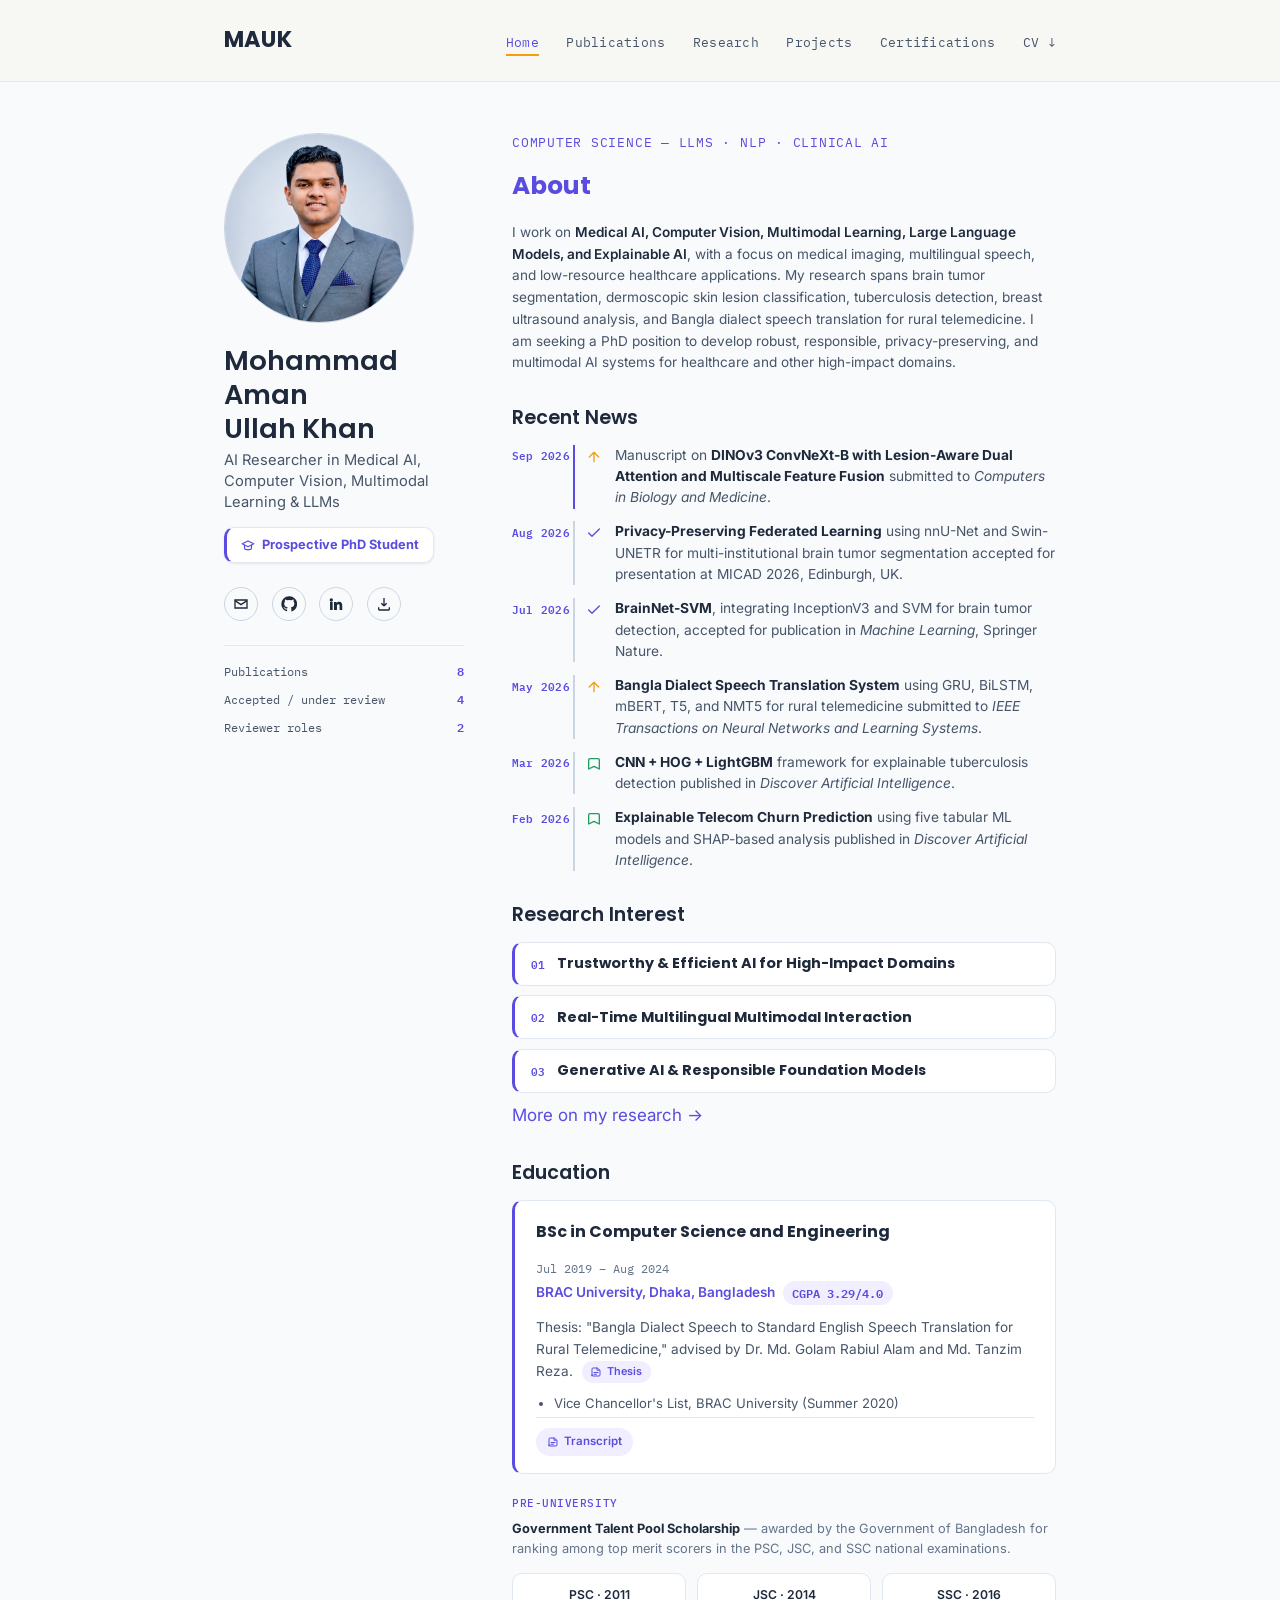
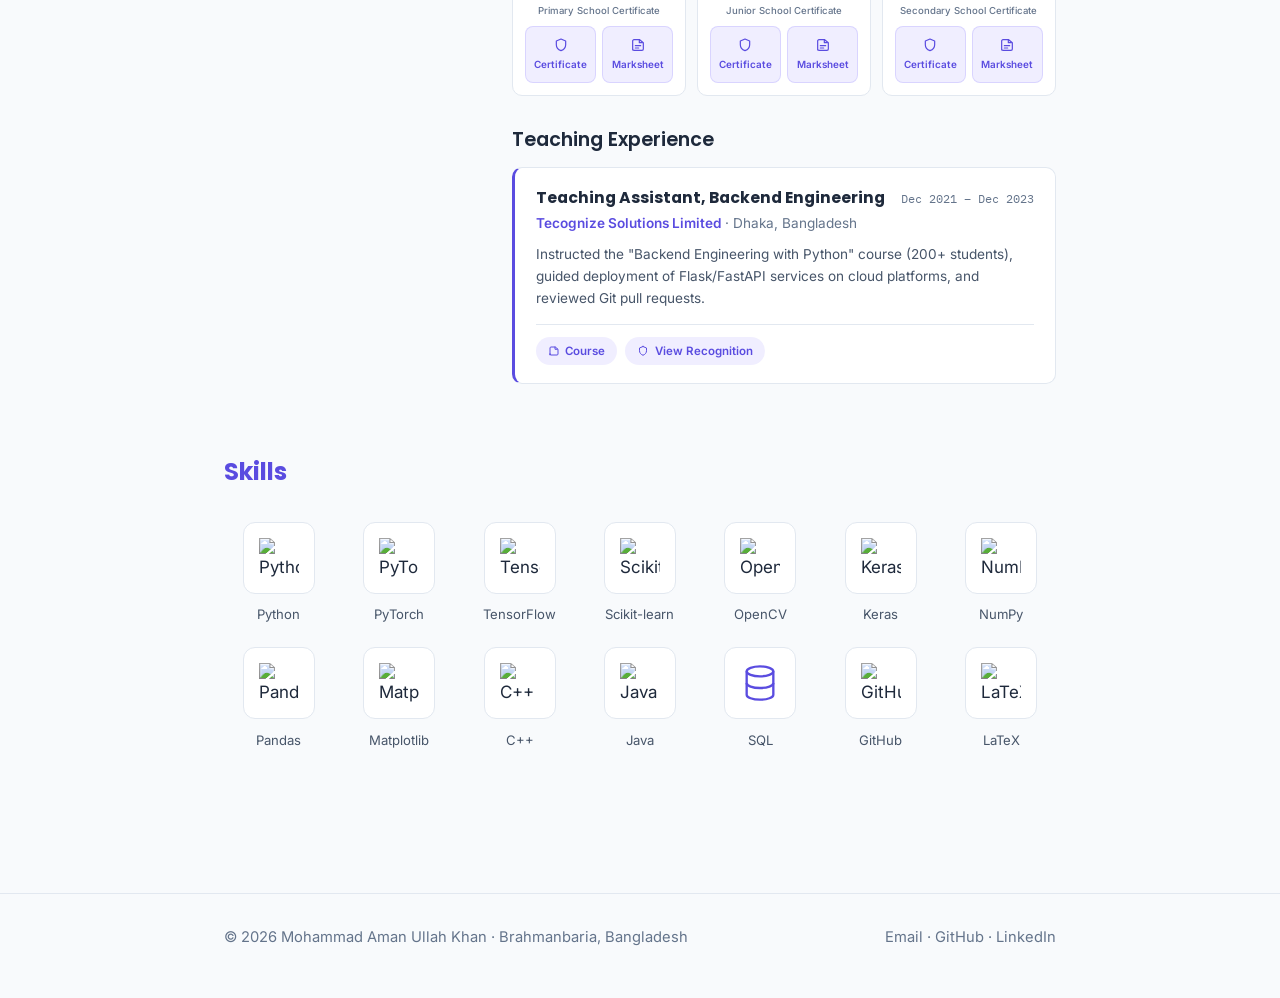
==== commit 7d6d8eb9: "Add files via upload" ====
--- a/index.html
+++ b/index.html
@@ -241,18 +241,23 @@
 
         <div class="bullet-block">
           <h3>Teaching Experience</h3>
-          <div class="teach-row">
-            <div class="teach-text">
-              <p><b>Teaching Assistant, Backend Engineering</b> — Tecognize Solutions Limited; instructed the "Backend Engineering with Python" course (200+ students), guided deployment of Flask/FastAPI services on cloud platforms, and reviewed Git pull requests.</p>
-              <div class="teach-meta">Dec 2021 – Dec 2023 · Dhaka, Bangladesh</div>
-            </div>
+          <div class="teach-card">
+            <div class="teach-top">
+              <h4 class="teach-title">Teaching Assistant, Backend Engineering</h4>
+              <span class="teach-dates">Dec 2021 – Dec 2023</span>
+            </div>
+            <div class="teach-org">
+              <a href="https://tecognize.com/" target="_blank" rel="noopener">Tecognize Solutions Limited</a>
+              <span class="teach-loc"> · Dhaka, Bangladesh</span>
+            </div>
+            <p class="teach-desc">Instructed the "Backend Engineering with Python" course (200+ students), guided deployment of Flask/FastAPI services on cloud platforms, and reviewed Git pull requests.</p>
             <div class="teach-btns">
               <a class="pill-btn" href="https://1drv.ms/f/c/35d79a6d66e752ba/IgC6UudmbZrXIIA1VwEAAAAAAcun6GOWsExx7pEUEXK3nx0?e=YeFAJm" target="_blank" rel="noopener">
-                <svg viewBox="0 0 24 24" fill="none" stroke="currentColor" stroke-width="2" stroke-linecap="round" stroke-linejoin="round" width="13" height="13"><path d="M4 19.5V6a2 2 0 0 1 2-2h8.5L20 8.5V18a2 2 0 0 1-2 2H6a2 2 0 0 1-2-2Z"></path><path d="M14 4v4.5H18.5"></path></svg>
+                <svg viewBox="0 0 24 24" fill="none" stroke="currentColor" stroke-width="2" stroke-linecap="round" stroke-linejoin="round" width="12" height="12"><path d="M4 19.5V6a2 2 0 0 1 2-2h8.5L20 8.5V18a2 2 0 0 1-2 2H6a2 2 0 0 1-2-2Z"></path><path d="M14 4v4.5H18.5"></path></svg>
                 Course
               </a>
               <a class="pill-btn" href="https://drive.google.com/file/d/1fKj7Gxmsa9qSwfpHqc34QDndWNDTHhP0/view?usp=sharing" target="_blank" rel="noopener">
-                <svg viewBox="0 0 24 24" fill="none" stroke="currentColor" stroke-width="2" stroke-linecap="round" stroke-linejoin="round" width="13" height="13"><path d="M12 3l7 3v5.5c0 4.5-3 7.5-7 9-4-1.5-7-4.5-7-9V6l7-3Z"></path></svg>
+                <svg viewBox="0 0 24 24" fill="none" stroke="currentColor" stroke-width="2" stroke-linecap="round" stroke-linejoin="round" width="12" height="12"><path d="M12 3l7 3v5.5c0 4.5-3 7.5-7 9-4-1.5-7-4.5-7-9V6l7-3Z"></path></svg>
                 View Recognition
               </a>
             </div>
--- a/style.css
+++ b/style.css
@@ -757,7 +757,7 @@
    ============================================================ */
 .skills-icon-grid {
   display: grid;
-  grid-template-columns: repeat(8, 1fr);
+  grid-template-columns: repeat(7, 1fr);
   gap: 1.4rem 0.7rem;
   padding: 0.5rem 0 0.5rem;
 }
@@ -1194,48 +1194,67 @@
 }
 
 /* ============================================================
-   Teaching Experience — row layout with a stacked button group
-   ============================================================ */
-.teach-row {
-  display: flex;
-  align-items: flex-start;
+   Teaching Experience — bordered card with a bottom button row
+   ============================================================ */
+.teach-card {
+  background: var(--paper-raised);
+  border: 1px solid var(--line);
+  border-left: 3px solid var(--teal-dark);
+  border-radius: 10px;
+  padding: 1.1rem 1.3rem;
+}
+.teach-top {
+  display: flex;
+  align-items: baseline;
   justify-content: space-between;
-  gap: 1.2rem;
-}
-.teach-text p {
-  margin: 0 0 0.3rem;
-  font-size: 0.95rem;
-  line-height: 1.55;
-  color: var(--ink-soft);
-}
-.teach-text b { color: var(--ink); }
-.teach-meta { font-size: 0.83rem; color: var(--muted); }
+  gap: 1rem;
+  flex-wrap: wrap;
+  margin-bottom: 0.15rem;
+}
+.teach-title {
+  font-family: var(--serif);
+  font-size: 0.98rem;
+  font-weight: 700;
+  color: var(--ink);
+  margin: 0;
+}
+.teach-dates {
+  font-family: var(--mono);
+  font-size: 0.72rem;
+  color: var(--muted);
+  white-space: nowrap;
+}
+.teach-org { font-size: 0.85rem; margin-bottom: 0.6rem; }
+.teach-org a { color: var(--teal-dark); font-weight: 600; }
+.teach-loc { color: var(--muted); font-weight: 400; }
+.teach-desc {
+  font-size: 0.85rem;
+  line-height: 1.6;
+  color: var(--ink-soft);
+  margin: 0 0 0.9rem;
+}
 .teach-btns {
   display: flex;
-  flex-direction: column;
   gap: 0.5rem;
-  flex-shrink: 0;
+  flex-wrap: wrap;
+  padding-top: 0.75rem;
+  border-top: 1px solid var(--line);
 }
 .pill-btn {
   display: inline-flex;
   align-items: center;
-  gap: 0.4rem;
+  gap: 0.35rem;
   background: rgba(109, 93, 252, 0.1);
   color: var(--teal-dark);
   font-family: var(--sans);
-  font-size: 0.78rem;
-  font-weight: 600;
-  padding: 0.4rem 0.8rem;
-  border-radius: 999px;
+  font-size: 0.72rem;
+  font-weight: 600;
+  padding: 0.32rem 0.75rem;
+  border-radius: 16px;
   white-space: nowrap;
 }
 .pill-btn svg { flex-shrink: 0; }
 .pill-btn:hover { background: var(--teal-dark); color: #fff; text-decoration: none; }
-
-@media (max-width: 560px) {
-  .teach-row { flex-direction: column; }
-  .teach-btns { flex-direction: row; flex-wrap: wrap; }
-}
 
 /* ============================================================
    Education — degree card + Pre-University scholarship grid
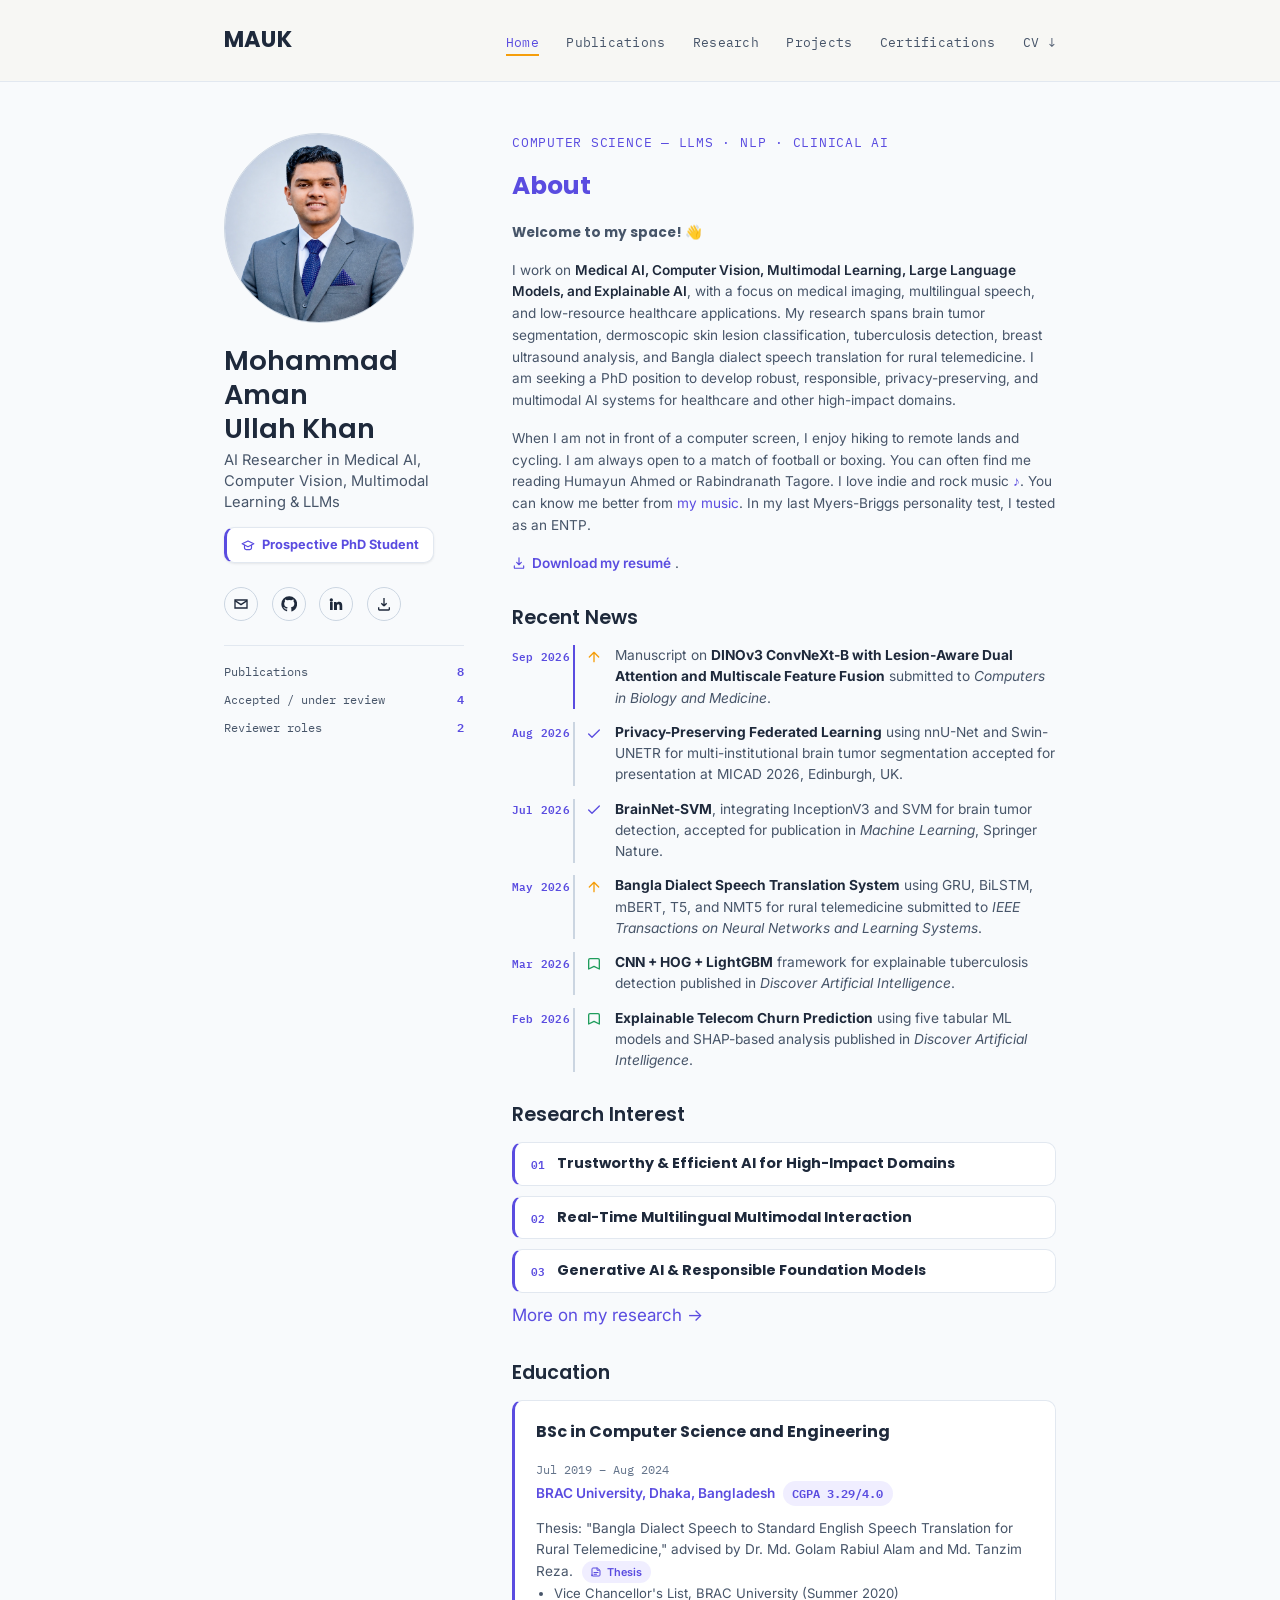
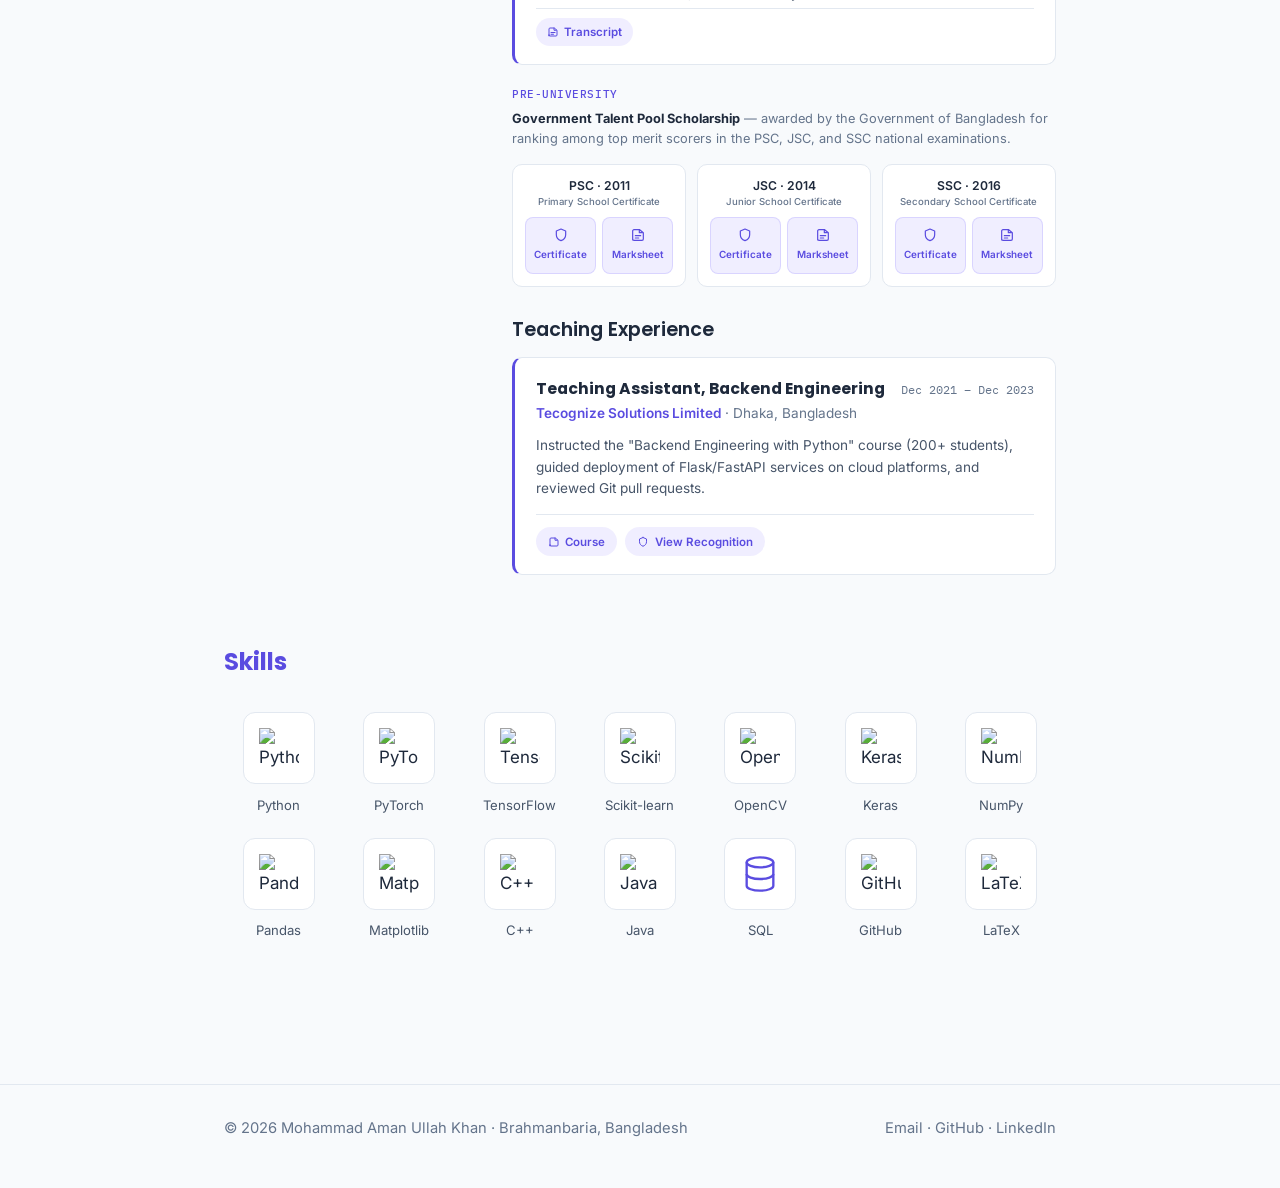
==== commit a54ed36b: "Add files via upload" ====
--- a/index.html
+++ b/index.html
@@ -67,6 +67,8 @@
         <div class="eyebrow">Computer Science — LLMs · NLP · Clinical AI</div>
         <h2 class="about-heading">About</h2>
 
+        <p class="thesis welcome-line">Welcome to my space! 👋</p>
+
         <p class="thesis">
           I work on <strong>Medical AI, Computer Vision, Multimodal Learning, Large Language Models, and Explainable AI</strong>,
           with a focus on medical imaging, multilingual speech, and low-resource healthcare applications.
@@ -74,6 +76,23 @@
           detection, breast ultrasound analysis, and Bangla dialect speech translation for rural telemedicine.
           I am seeking a PhD position to develop robust, responsible, privacy-preserving, and multimodal AI
           systems for healthcare and other high-impact domains.
+        </p>
+
+        <p class="thesis">
+          When I am not in front of a computer screen, I enjoy hiking to remote lands and cycling. I am always
+          open to a match of football or boxing. You can often find me reading Humayun Ahmed or Rabindranath
+          Tagore. I love indie and rock music
+          <a href="https://open.spotify.com/playlist/4eyLJsxiO7VOPDik8OTb7j" target="_blank" rel="noopener">♪</a>.
+          You can know me better from
+          <a href="https://open.spotify.com/playlist/4eyLJsxiO7VOPDik8OTb7j" target="_blank" rel="noopener">my music</a>.
+          In my last Myers-Briggs personality test, I tested as an ENTP.
+        </p>
+
+        <p class="thesis download-line">
+          <a href="assets/resume.pdf" target="_blank" rel="noopener">
+            <svg viewBox="0 0 24 24" fill="none" stroke="currentColor" stroke-width="2" stroke-linecap="round" stroke-linejoin="round" width="14" height="14"><path d="M12 3v12m0 0 4-4m-4 4-4-4"></path><path d="M4 17v3a1 1 0 0 0 1 1h14a1 1 0 0 0 1-1v-3"></path></svg>
+            Download my resumé
+          </a>.
         </p>
 
         <div class="bullet-block">
--- a/style.css
+++ b/style.css
@@ -240,8 +240,29 @@
 .content-col .thesis {
   color: var(--ink-soft);
   max-width: 62ch;
-}
+  margin-bottom: 1rem;
+}
+.content-col .thesis:last-of-type { margin-bottom: 0; }
 .content-col .thesis strong { color: var(--ink); font-weight: 600; }
+.welcome-line {
+  font-family: var(--serif);
+  font-size: 1.15rem;
+  font-weight: 700;
+  color: var(--ink);
+}
+.download-line {
+  display: flex;
+  align-items: center;
+  gap: 0.2rem;
+}
+.download-line a {
+  display: inline-flex;
+  align-items: center;
+  gap: 0.4rem;
+  font-weight: 600;
+  color: var(--teal-dark);
+}
+.download-line svg { flex-shrink: 0; }
 
 .bullet-block { margin: 1.8rem 0; }
 .bullet-block h2, .bullet-block h3 {
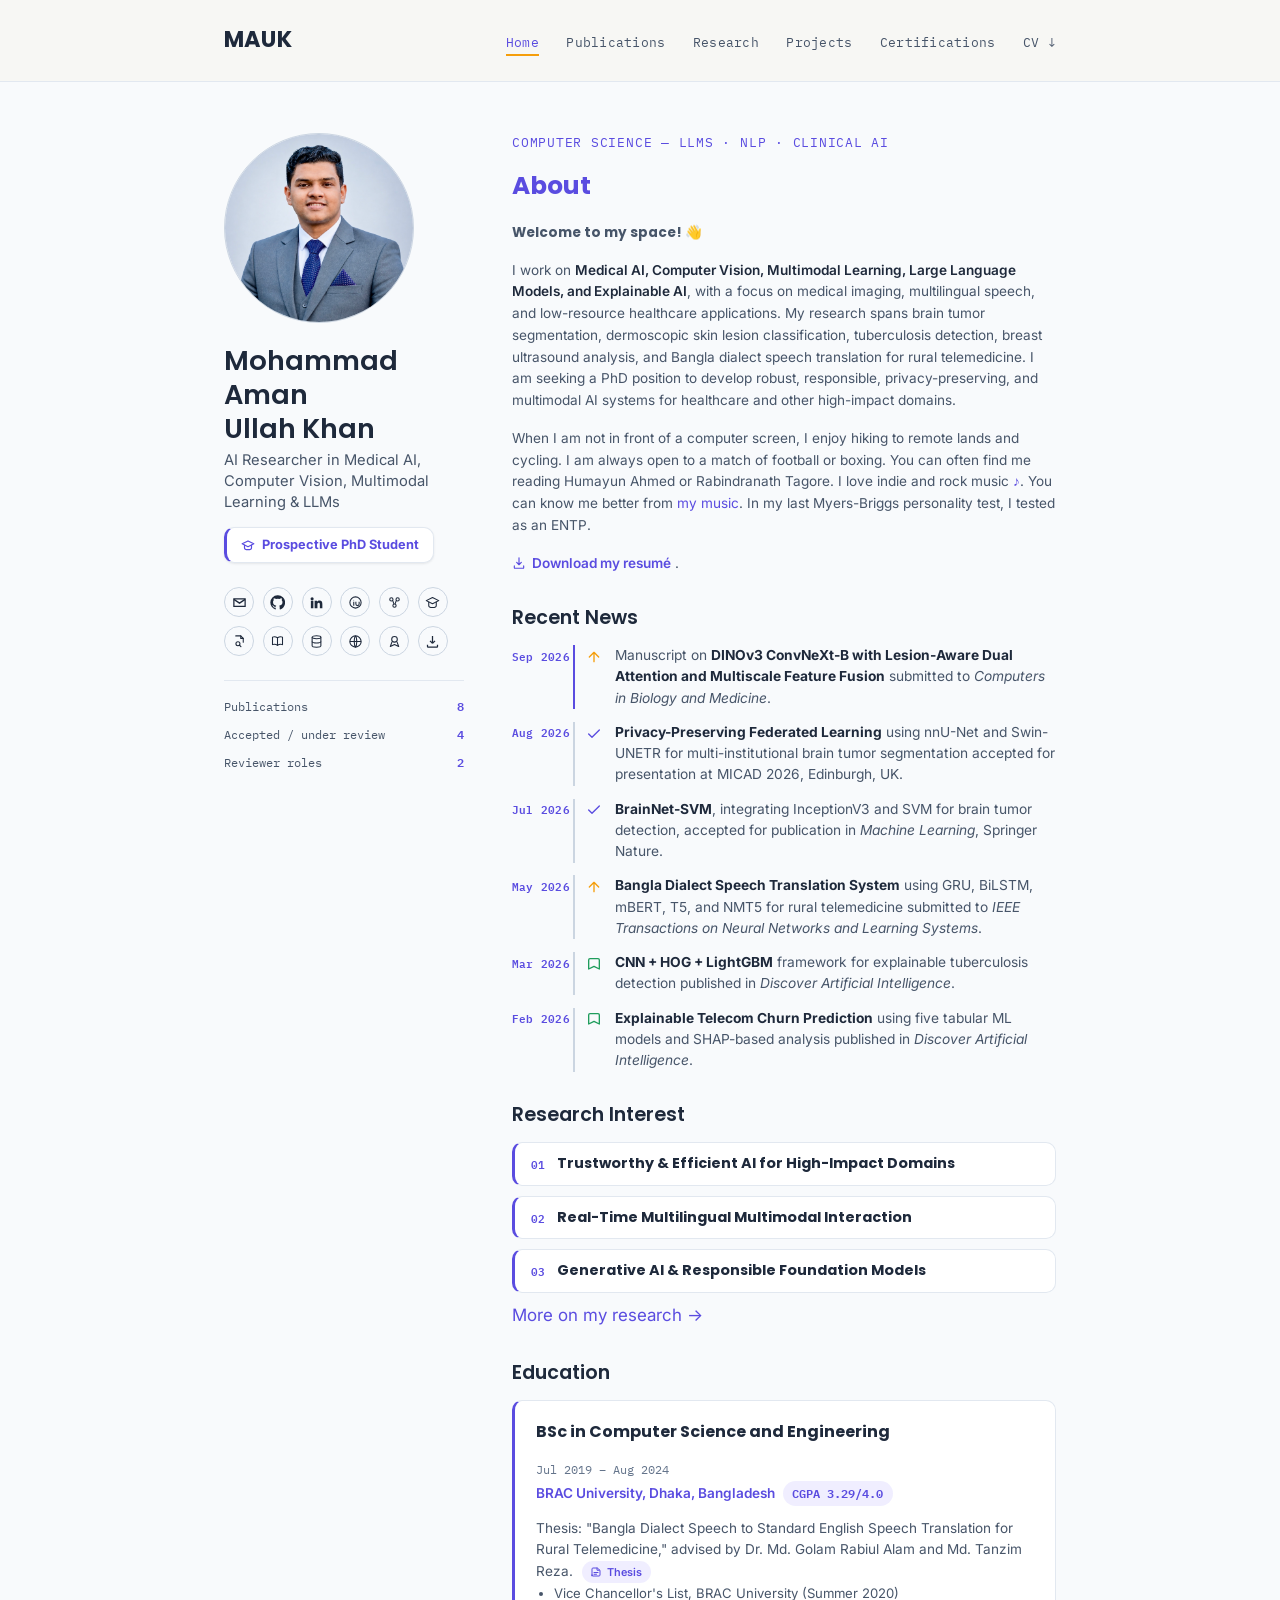
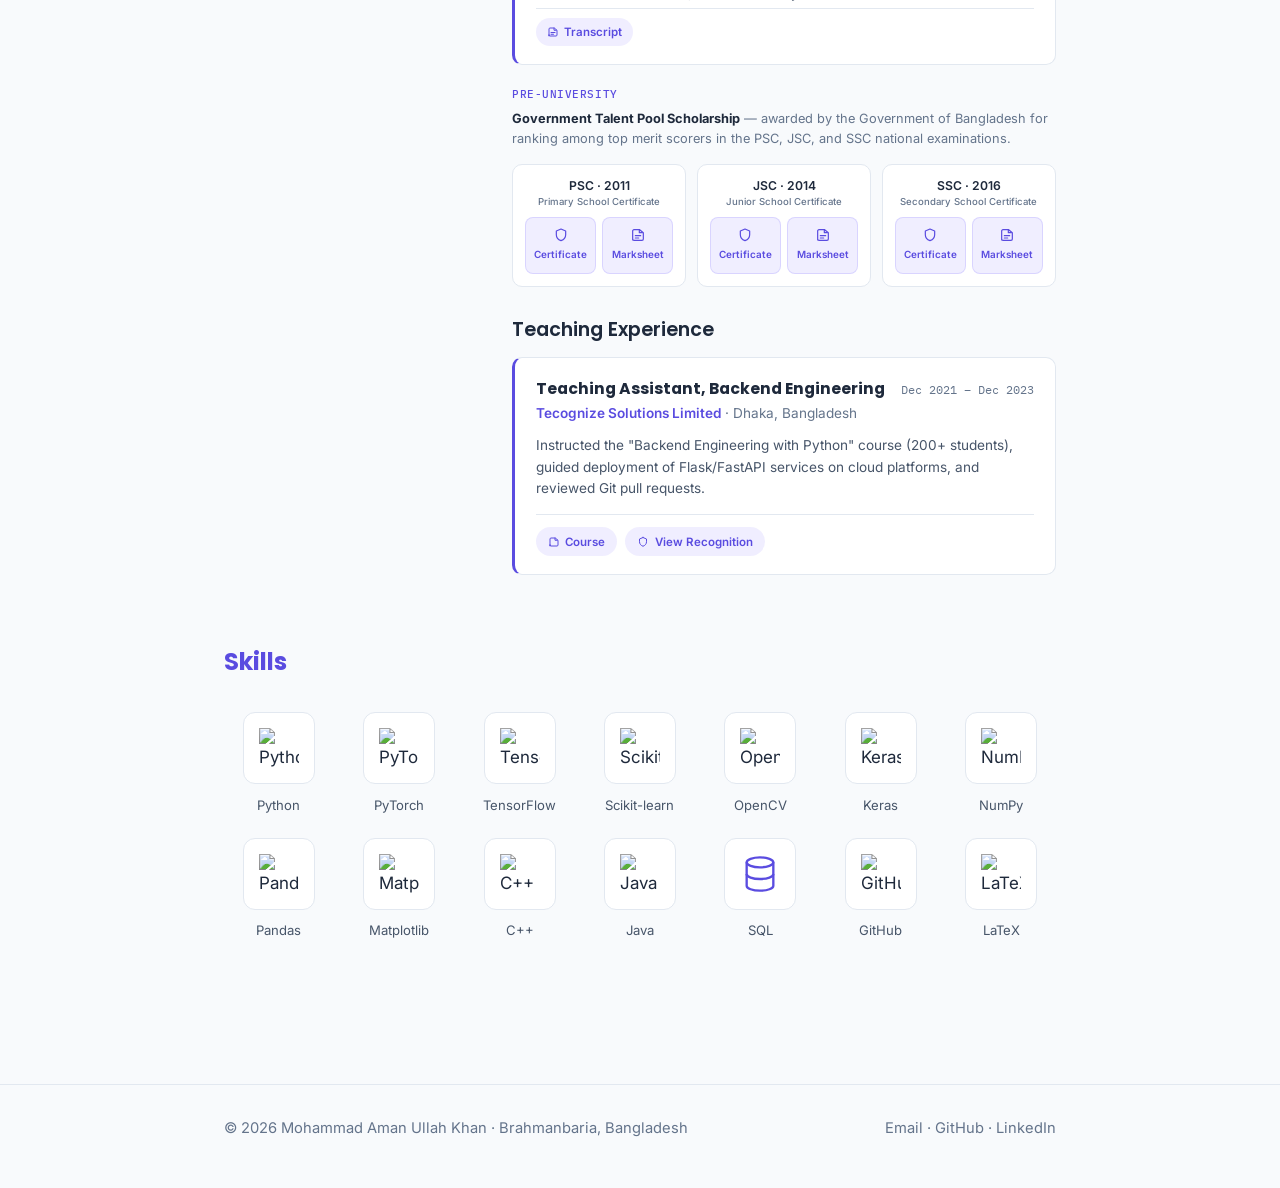
==== commit ec080dd1: "Add files via upload" ====
--- a/index.html
+++ b/index.html
@@ -45,11 +45,35 @@
           <a href="mailto:mohammad.aman.ullah.khan@g.bracu.ac.bd" aria-label="Email" title="Email">
             <svg width="16" height="16" viewBox="0 0 24 24" fill="none" stroke="currentColor" stroke-width="2"><path d="M3 6h18v12H3z"/><path d="m3 7 9 6 9-6"/></svg>
           </a>
-          <a href="https://github.com/md-aman-ullah-khan" target="_blank" rel="noopener" aria-label="GitHub" title="GitHub">
+          <a href="https://github.com/Mohammad-Aman-Ullah-Khan" target="_blank" rel="noopener" aria-label="GitHub" title="GitHub">
             <svg width="16" height="16" viewBox="0 0 24 24" fill="currentColor"><path d="M12 .5A11.5 11.5 0 0 0 .5 12c0 5.1 3.3 9.4 7.9 11 .6.1.8-.3.8-.6v-2.2c-3.2.7-3.9-1.4-3.9-1.4-.5-1.3-1.3-1.7-1.3-1.7-1.1-.7.1-.7.1-.7 1.2.1 1.8 1.2 1.8 1.2 1 1.8 2.7 1.3 3.4 1 .1-.8.4-1.3.8-1.6-2.6-.3-5.3-1.3-5.3-5.7 0-1.3.5-2.3 1.2-3.1-.1-.3-.5-1.5.1-3.1 0 0 1-.3 3.3 1.2a11.4 11.4 0 0 1 6 0c2.3-1.5 3.3-1.2 3.3-1.2.6 1.6.2 2.8.1 3.1.8.8 1.2 1.9 1.2 3.1 0 4.4-2.7 5.4-5.3 5.7.4.4.8 1.1.8 2.2v3.3c0 .3.2.7.8.6 4.6-1.6 7.9-5.9 7.9-11A11.5 11.5 0 0 0 12 .5Z"/></svg>
           </a>
           <a href="https://www.linkedin.com/in/Mohammad-Aman-Ullah-Khan" target="_blank" rel="noopener" aria-label="LinkedIn" title="LinkedIn">
             <svg width="16" height="16" viewBox="0 0 24 24" fill="currentColor"><path d="M4.98 3.5a2.5 2.5 0 1 1 0 5 2.5 2.5 0 0 1 0-5ZM3 9h4v12H3zM9 9h3.8v1.7h.05c.53-1 1.83-2 3.77-2 4 0 4.75 2.6 4.75 6.1V21h-4v-5.5c0-1.3 0-3-1.8-3s-2.1 1.4-2.1 2.9V21H9Z"/></svg>
+          </a>
+          <a href="https://orcid.org/0009-0003-8784-4969" target="_blank" rel="noopener" aria-label="ORCID" title="ORCID">
+            <svg width="16" height="16" viewBox="0 0 24 24" fill="none" stroke="currentColor" stroke-width="1.7"><circle cx="12" cy="12" r="9"/><circle cx="9.2" cy="8.3" r="0.65" fill="currentColor" stroke="none"/><path d="M9.2 10.8v6.2M12.6 10.8v3.6a2.6 2.6 0 0 0 2.6 2.6h0a2.6 2.6 0 0 0 2.6-2.6v-3.6"/></svg>
+          </a>
+          <a href="https://www.researchgate.net/profile/Mohammad-Aman-Ullah-Khan" target="_blank" rel="noopener" aria-label="ResearchGate" title="ResearchGate">
+            <svg width="16" height="16" viewBox="0 0 24 24" fill="none" stroke="currentColor" stroke-width="1.7"><circle cx="7" cy="7" r="2.6"/><circle cx="17" cy="7" r="2.6"/><circle cx="12" cy="17" r="2.6"/><path d="M9.2 9 11 14.3M14.8 9 13 14.3"/></svg>
+          </a>
+          <a href="https://scholar.google.com/citations?user=KcRIx9cAAAAJ" target="_blank" rel="noopener" aria-label="Google Scholar" title="Google Scholar">
+            <svg width="16" height="16" viewBox="0 0 24 24" fill="none" stroke="currentColor" stroke-width="1.7" stroke-linecap="round" stroke-linejoin="round"><path d="M12 4 2 9l10 5 10-5-10-5Z"/><path d="M6 11.3V17c0 1.5 2.7 3 6 3s6-1.5 6-3v-5.7"/></svg>
+          </a>
+          <a href="https://www.scopus.com/authid/detail.uri?authorId=59007191200" target="_blank" rel="noopener" aria-label="Scopus" title="Scopus">
+            <svg width="16" height="16" viewBox="0 0 24 24" fill="none" stroke="currentColor" stroke-width="1.7" stroke-linecap="round" stroke-linejoin="round"><path d="M6 3h8l4 4v6"/><path d="M14 3v4h4"/><circle cx="9.5" cy="15.5" r="3.2"/><path d="m12 18 2.3 2.3"/></svg>
+          </a>
+          <a href="https://openreview.net/profile?id=~Mohammad_Aman_Ullah_Khan1" target="_blank" rel="noopener" aria-label="OpenReview" title="OpenReview">
+            <svg width="16" height="16" viewBox="0 0 24 24" fill="none" stroke="currentColor" stroke-width="1.7" stroke-linecap="round" stroke-linejoin="round"><path d="M4 5c2-1 5-1 8 1 3-2 6-2 8-1v12c-2-1-5-1-8 1-3-2-6-2-8-1V5Z"/><path d="M12 6v12"/></svg>
+          </a>
+          <a href="https://dblp.org/pid/384/1164" target="_blank" rel="noopener" aria-label="DBLP" title="DBLP">
+            <svg width="16" height="16" viewBox="0 0 24 24" fill="none" stroke="currentColor" stroke-width="1.7"><ellipse cx="12" cy="5.2" rx="7" ry="2.3"/><path d="M5 5.2v13.6c0 1.3 3.1 2.3 7 2.3s7-1 7-2.3V5.2"/><path d="M5 12c0 1.3 3.1 2.3 7 2.3s7-1 7-2.3"/></svg>
+          </a>
+          <a href="https://www.webofscience.com/wos/author/rid/NIU-1908-2025" target="_blank" rel="noopener" aria-label="Web of Science" title="Web of Science">
+            <svg width="16" height="16" viewBox="0 0 24 24" fill="none" stroke="currentColor" stroke-width="1.7"><circle cx="12" cy="12" r="9"/><path d="M3 12h18M12 3c2.6 2.5 2.6 15.5 0 18M12 3c-2.6 2.5-2.6 15.5 0 18"/></svg>
+          </a>
+          <a href="https://members.wrunion.org/amanullahkhan" target="_blank" rel="noopener" aria-label="World Research Union" title="World Research Union">
+            <svg width="16" height="16" viewBox="0 0 24 24" fill="none" stroke="currentColor" stroke-width="1.7" stroke-linecap="round" stroke-linejoin="round"><circle cx="12" cy="8.5" r="4.5"/><path d="M8 12.7 5.3 20l6.7-3.3 6.7 3.3-2.7-7.3"/></svg>
           </a>
           <a href="assets/resume.pdf" target="_blank" rel="noopener" aria-label="CV" title="Download CV">
             <svg width="16" height="16" viewBox="0 0 24 24" fill="none" stroke="currentColor" stroke-width="2"><path d="M12 3v12m0 0 4-4m-4 4-4-4"/><path d="M4 17v3a1 1 0 0 0 1 1h14a1 1 0 0 0 1-1v-3"/></svg>
--- a/style.css
+++ b/style.css
@@ -195,12 +195,13 @@
 
 .icon-row {
   display: flex;
-  gap: 0.85rem;
+  flex-wrap: wrap;
+  gap: 0.55rem;
   margin: 1.3rem 0 1.5rem;
 }
 .icon-row a {
-  width: 34px;
-  height: 34px;
+  width: 30px;
+  height: 30px;
   border-radius: 50%;
   border: 1px solid var(--line-strong);
   display: flex;
@@ -209,7 +210,7 @@
   color: var(--ink);
 }
 .icon-row a:hover { background: var(--teal-dark); border-color: var(--teal-dark); color: var(--paper); text-decoration: none; }
-.icon-row svg { width: 16px; height: 16px; }
+.icon-row svg { width: 15px; height: 15px; }
 
 .ledger-strip {
   display: flex;
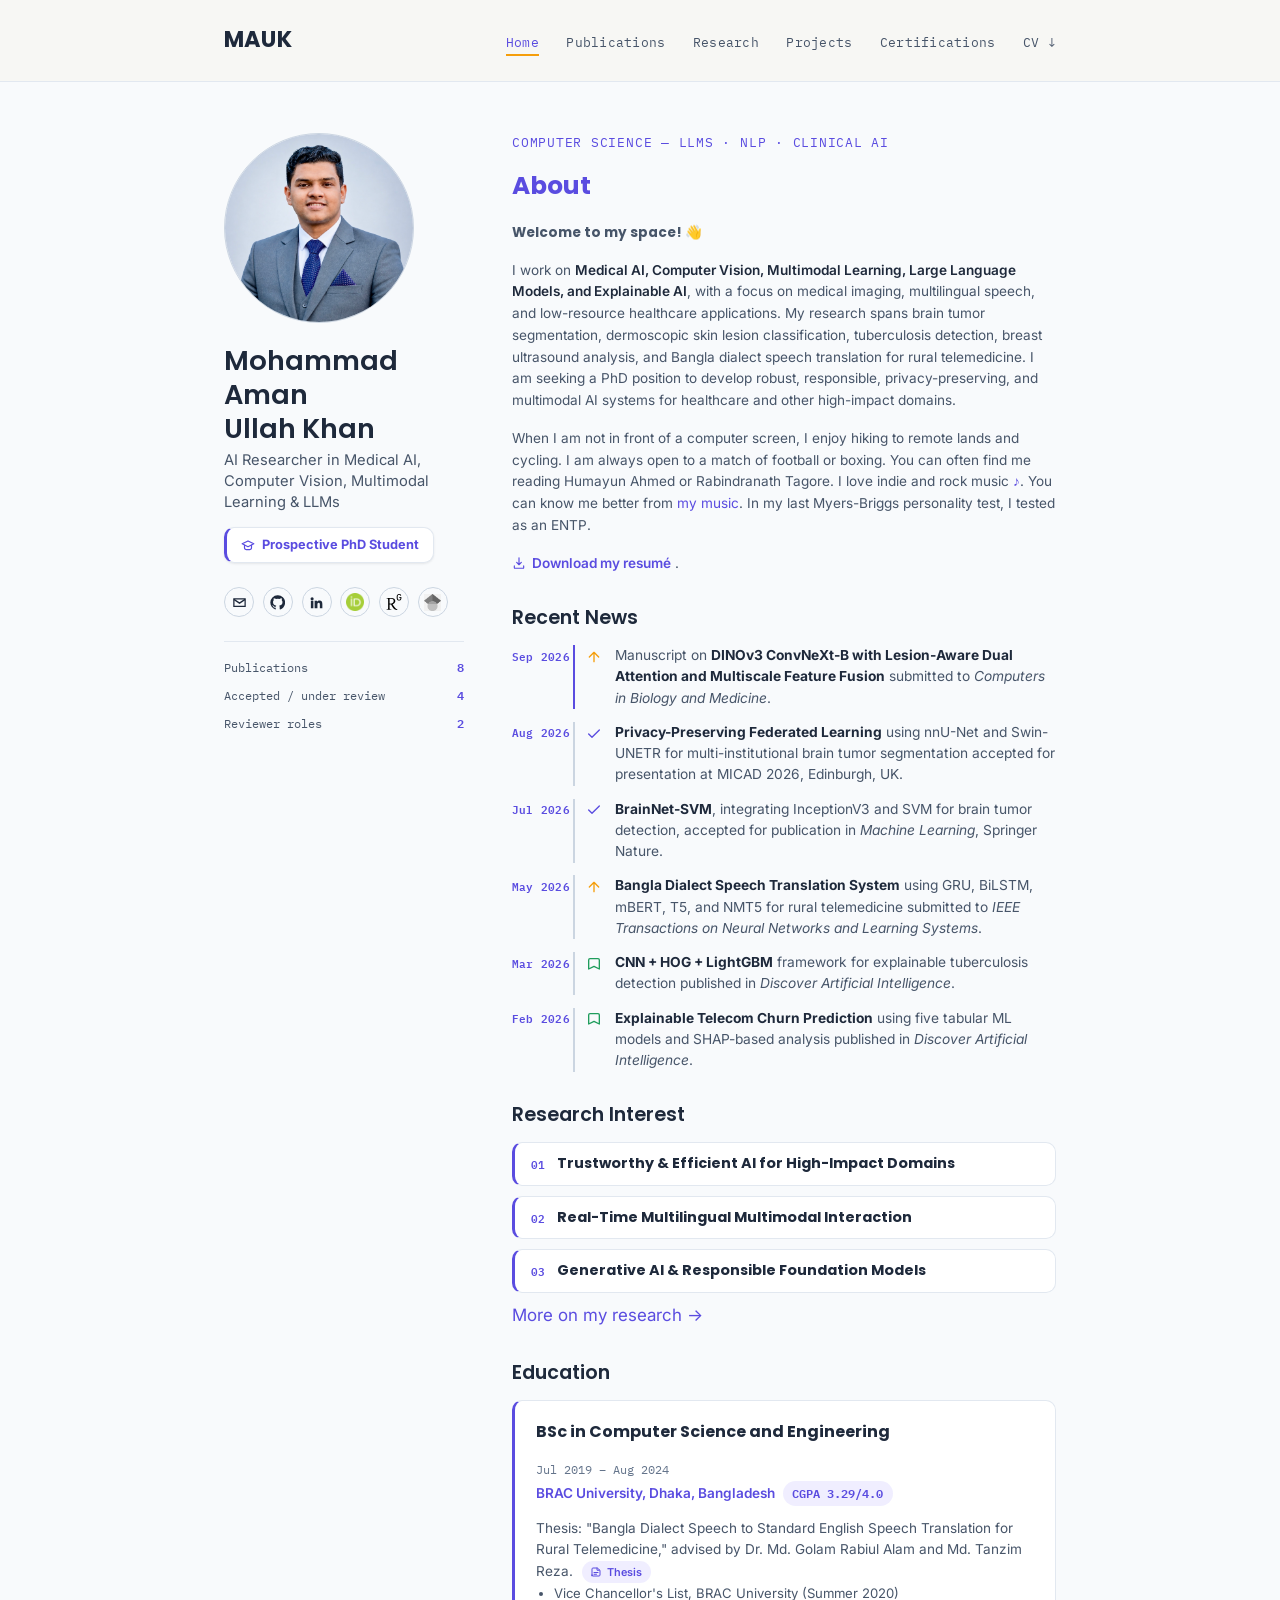
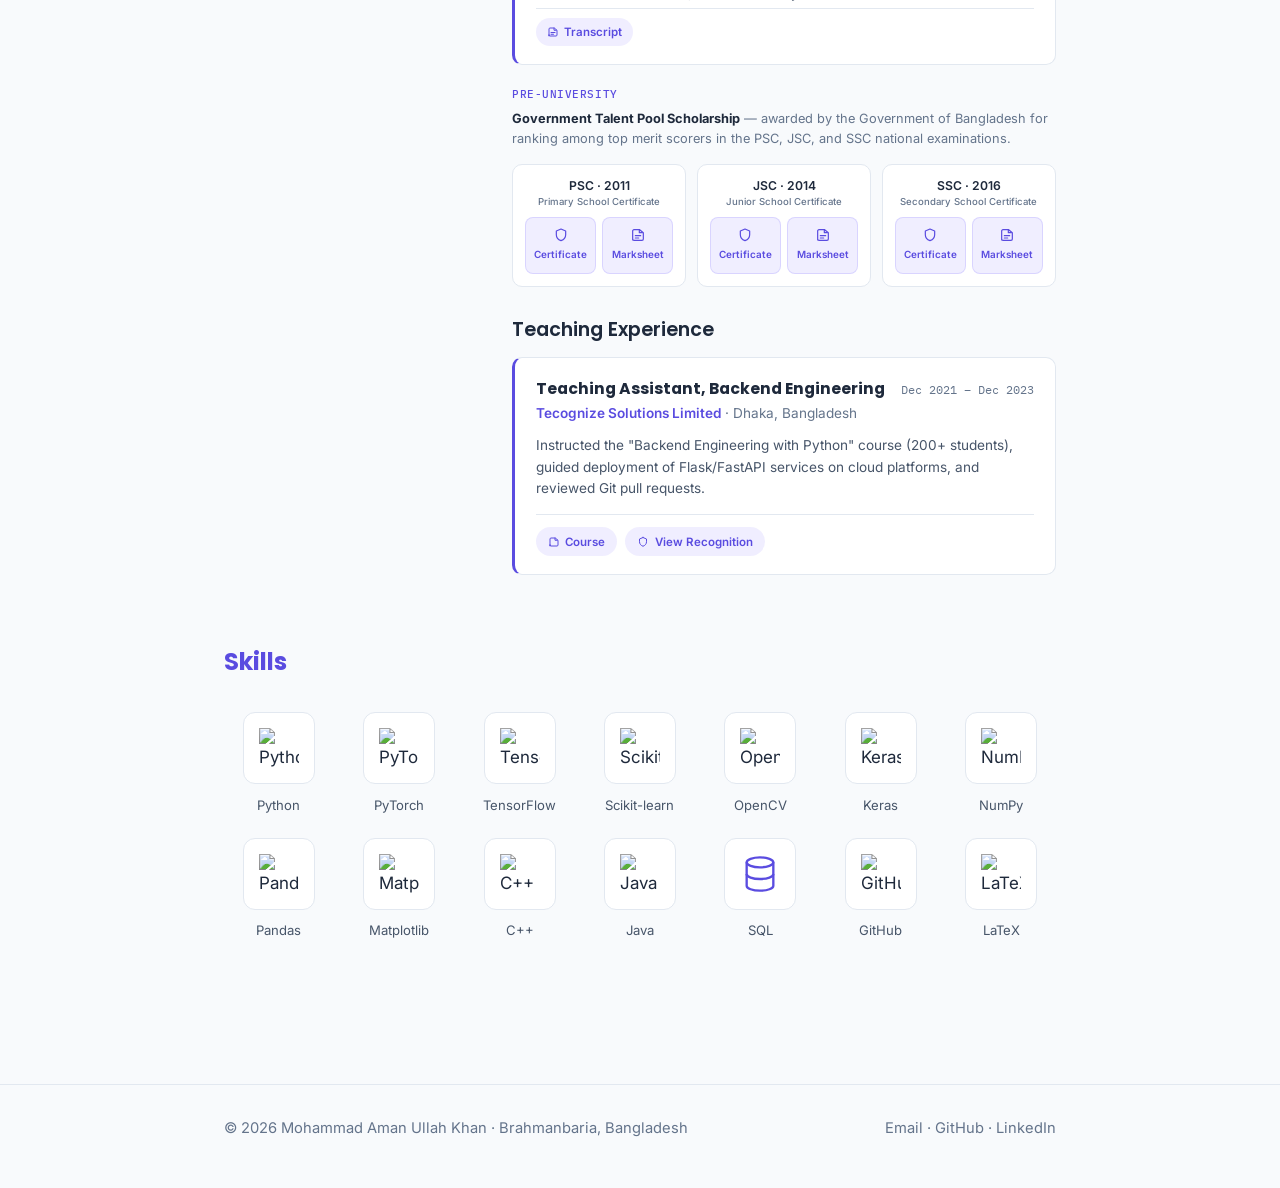
==== commit 4db9b618: "Add files via upload" ====
--- a/index.html
+++ b/index.html
@@ -52,31 +52,13 @@
             <svg width="16" height="16" viewBox="0 0 24 24" fill="currentColor"><path d="M4.98 3.5a2.5 2.5 0 1 1 0 5 2.5 2.5 0 0 1 0-5ZM3 9h4v12H3zM9 9h3.8v1.7h.05c.53-1 1.83-2 3.77-2 4 0 4.75 2.6 4.75 6.1V21h-4v-5.5c0-1.3 0-3-1.8-3s-2.1 1.4-2.1 2.9V21H9Z"/></svg>
           </a>
           <a href="https://orcid.org/0009-0003-8784-4969" target="_blank" rel="noopener" aria-label="ORCID" title="ORCID">
-            <svg width="16" height="16" viewBox="0 0 24 24" fill="none" stroke="currentColor" stroke-width="1.7"><circle cx="12" cy="12" r="9"/><circle cx="9.2" cy="8.3" r="0.65" fill="currentColor" stroke="none"/><path d="M9.2 10.8v6.2M12.6 10.8v3.6a2.6 2.6 0 0 0 2.6 2.6h0a2.6 2.6 0 0 0 2.6-2.6v-3.6"/></svg>
+            <img src="assets/icons/orcid.webp" alt="ORCID" width="18" height="18">
           </a>
           <a href="https://www.researchgate.net/profile/Mohammad-Aman-Ullah-Khan" target="_blank" rel="noopener" aria-label="ResearchGate" title="ResearchGate">
-            <svg width="16" height="16" viewBox="0 0 24 24" fill="none" stroke="currentColor" stroke-width="1.7"><circle cx="7" cy="7" r="2.6"/><circle cx="17" cy="7" r="2.6"/><circle cx="12" cy="17" r="2.6"/><path d="M9.2 9 11 14.3M14.8 9 13 14.3"/></svg>
+            <img src="assets/icons/researchgate.svg" alt="ResearchGate" width="16" height="16">
           </a>
           <a href="https://scholar.google.com/citations?user=KcRIx9cAAAAJ" target="_blank" rel="noopener" aria-label="Google Scholar" title="Google Scholar">
-            <svg width="16" height="16" viewBox="0 0 24 24" fill="none" stroke="currentColor" stroke-width="1.7" stroke-linecap="round" stroke-linejoin="round"><path d="M12 4 2 9l10 5 10-5-10-5Z"/><path d="M6 11.3V17c0 1.5 2.7 3 6 3s6-1.5 6-3v-5.7"/></svg>
-          </a>
-          <a href="https://www.scopus.com/authid/detail.uri?authorId=59007191200" target="_blank" rel="noopener" aria-label="Scopus" title="Scopus">
-            <svg width="16" height="16" viewBox="0 0 24 24" fill="none" stroke="currentColor" stroke-width="1.7" stroke-linecap="round" stroke-linejoin="round"><path d="M6 3h8l4 4v6"/><path d="M14 3v4h4"/><circle cx="9.5" cy="15.5" r="3.2"/><path d="m12 18 2.3 2.3"/></svg>
-          </a>
-          <a href="https://openreview.net/profile?id=~Mohammad_Aman_Ullah_Khan1" target="_blank" rel="noopener" aria-label="OpenReview" title="OpenReview">
-            <svg width="16" height="16" viewBox="0 0 24 24" fill="none" stroke="currentColor" stroke-width="1.7" stroke-linecap="round" stroke-linejoin="round"><path d="M4 5c2-1 5-1 8 1 3-2 6-2 8-1v12c-2-1-5-1-8 1-3-2-6-2-8-1V5Z"/><path d="M12 6v12"/></svg>
-          </a>
-          <a href="https://dblp.org/pid/384/1164" target="_blank" rel="noopener" aria-label="DBLP" title="DBLP">
-            <svg width="16" height="16" viewBox="0 0 24 24" fill="none" stroke="currentColor" stroke-width="1.7"><ellipse cx="12" cy="5.2" rx="7" ry="2.3"/><path d="M5 5.2v13.6c0 1.3 3.1 2.3 7 2.3s7-1 7-2.3V5.2"/><path d="M5 12c0 1.3 3.1 2.3 7 2.3s7-1 7-2.3"/></svg>
-          </a>
-          <a href="https://www.webofscience.com/wos/author/rid/NIU-1908-2025" target="_blank" rel="noopener" aria-label="Web of Science" title="Web of Science">
-            <svg width="16" height="16" viewBox="0 0 24 24" fill="none" stroke="currentColor" stroke-width="1.7"><circle cx="12" cy="12" r="9"/><path d="M3 12h18M12 3c2.6 2.5 2.6 15.5 0 18M12 3c-2.6 2.5-2.6 15.5 0 18"/></svg>
-          </a>
-          <a href="https://members.wrunion.org/amanullahkhan" target="_blank" rel="noopener" aria-label="World Research Union" title="World Research Union">
-            <svg width="16" height="16" viewBox="0 0 24 24" fill="none" stroke="currentColor" stroke-width="1.7" stroke-linecap="round" stroke-linejoin="round"><circle cx="12" cy="8.5" r="4.5"/><path d="M8 12.7 5.3 20l6.7-3.3 6.7 3.3-2.7-7.3"/></svg>
-          </a>
-          <a href="assets/resume.pdf" target="_blank" rel="noopener" aria-label="CV" title="Download CV">
-            <svg width="16" height="16" viewBox="0 0 24 24" fill="none" stroke="currentColor" stroke-width="2"><path d="M12 3v12m0 0 4-4m-4 4-4-4"/><path d="M4 17v3a1 1 0 0 0 1 1h14a1 1 0 0 0 1-1v-3"/></svg>
+            <img src="assets/icons/google-scholar.png" alt="Google Scholar" width="17" height="17" class="icon-bw">
           </a>
         </div>
 
--- a/style.css
+++ b/style.css
@@ -211,6 +211,9 @@
 }
 .icon-row a:hover { background: var(--teal-dark); border-color: var(--teal-dark); color: var(--paper); text-decoration: none; }
 .icon-row svg { width: 15px; height: 15px; }
+.icon-row img { object-fit: contain; }
+.icon-row .icon-bw { filter: grayscale(100%); }
+.icon-row a:hover img { filter: grayscale(100%) brightness(0) invert(1); }
 
 .ledger-strip {
   display: flex;
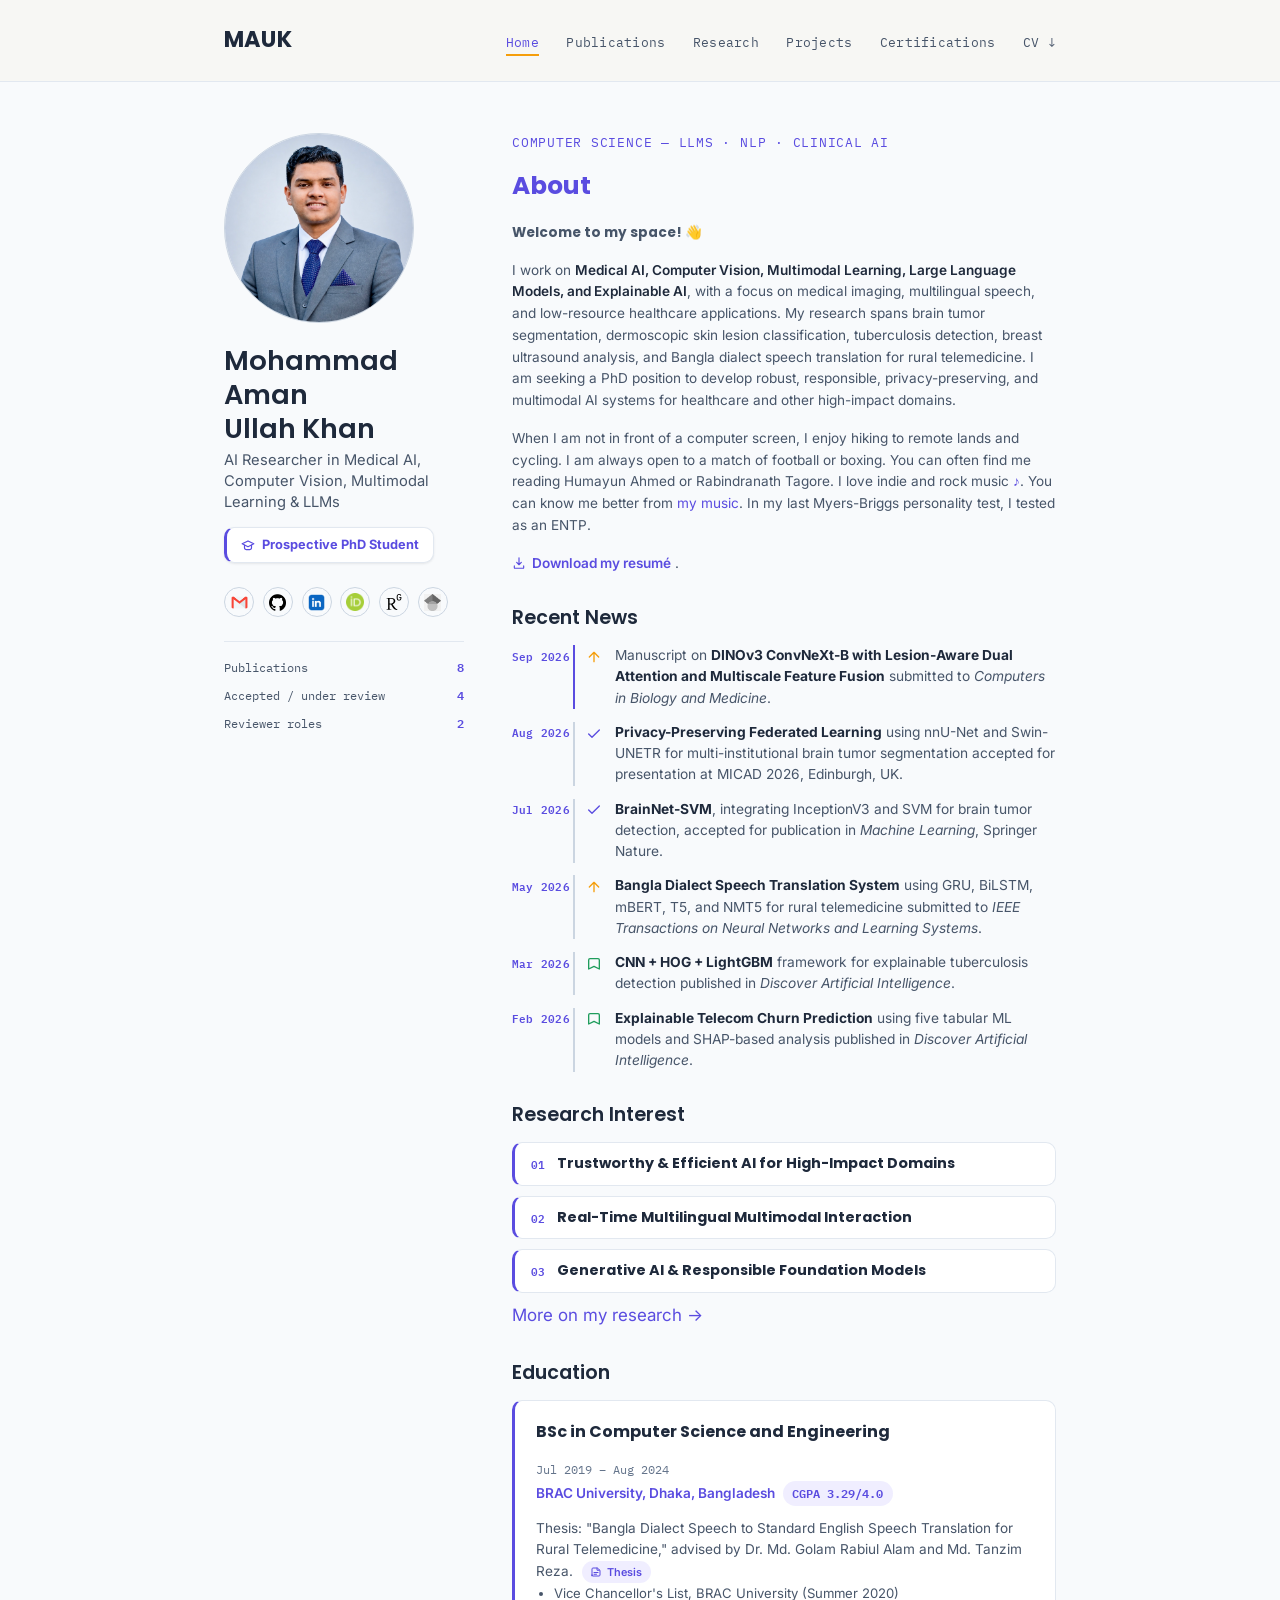
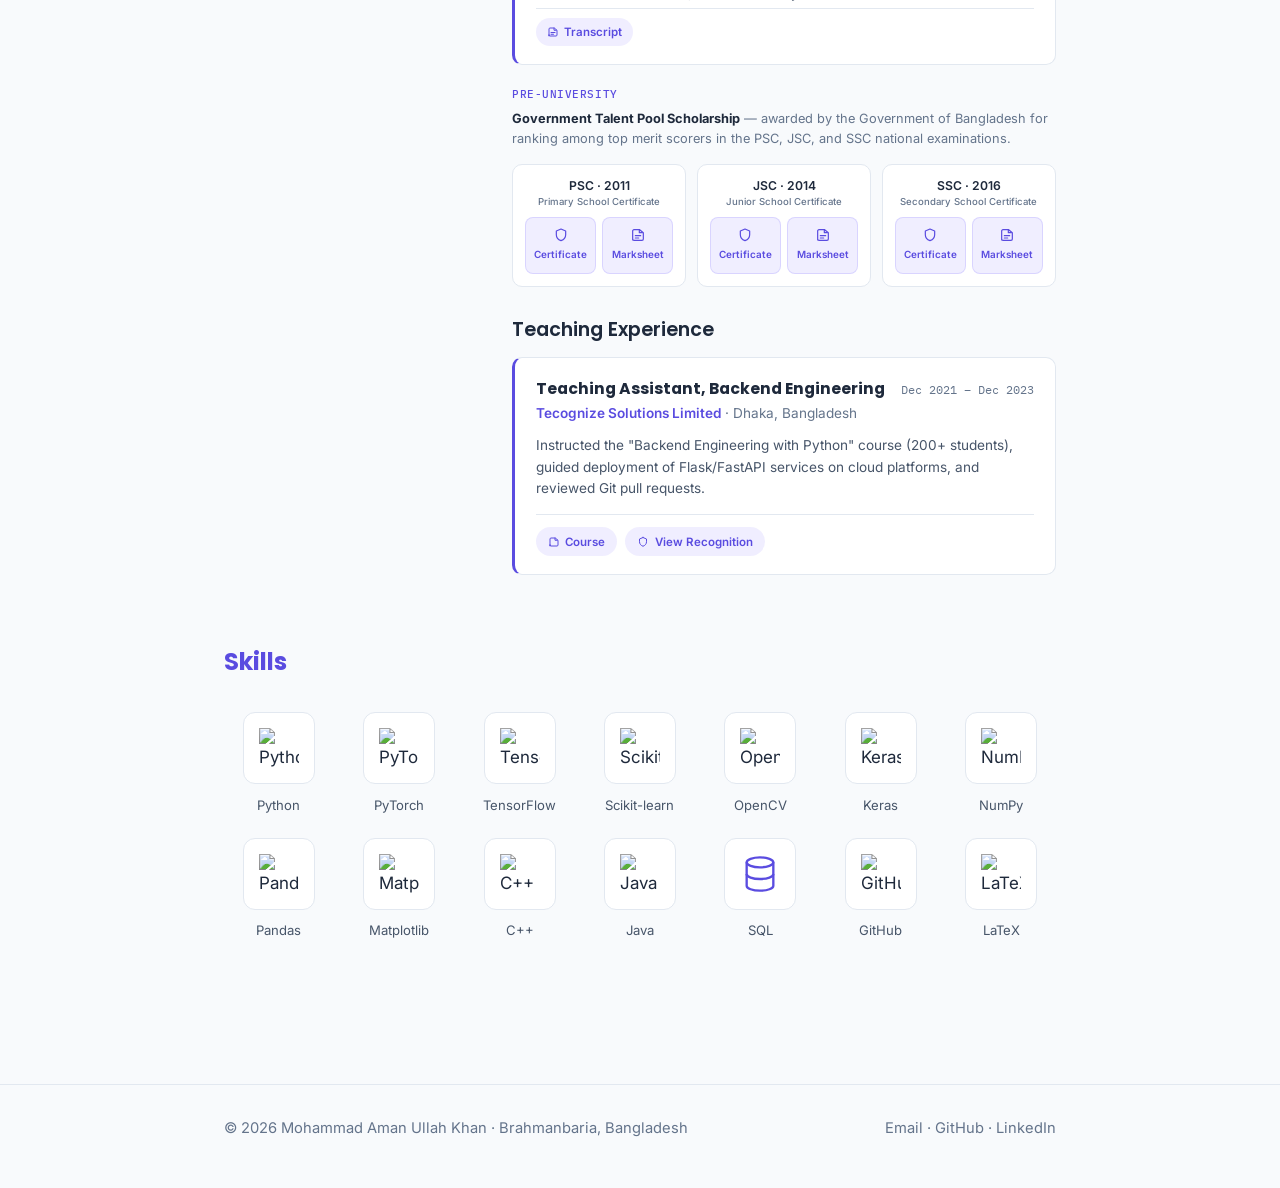
==== commit 7c251063: "Add files via upload" ====
--- a/index.html
+++ b/index.html
@@ -43,13 +43,13 @@
 
         <div class="icon-row">
           <a href="mailto:mohammad.aman.ullah.khan@g.bracu.ac.bd" aria-label="Email" title="Email">
-            <svg width="16" height="16" viewBox="0 0 24 24" fill="none" stroke="currentColor" stroke-width="2"><path d="M3 6h18v12H3z"/><path d="m3 7 9 6 9-6"/></svg>
+            <img src="assets/icons/email.webp" alt="Email" width="17" height="17">
           </a>
           <a href="https://github.com/Mohammad-Aman-Ullah-Khan" target="_blank" rel="noopener" aria-label="GitHub" title="GitHub">
-            <svg width="16" height="16" viewBox="0 0 24 24" fill="currentColor"><path d="M12 .5A11.5 11.5 0 0 0 .5 12c0 5.1 3.3 9.4 7.9 11 .6.1.8-.3.8-.6v-2.2c-3.2.7-3.9-1.4-3.9-1.4-.5-1.3-1.3-1.7-1.3-1.7-1.1-.7.1-.7.1-.7 1.2.1 1.8 1.2 1.8 1.2 1 1.8 2.7 1.3 3.4 1 .1-.8.4-1.3.8-1.6-2.6-.3-5.3-1.3-5.3-5.7 0-1.3.5-2.3 1.2-3.1-.1-.3-.5-1.5.1-3.1 0 0 1-.3 3.3 1.2a11.4 11.4 0 0 1 6 0c2.3-1.5 3.3-1.2 3.3-1.2.6 1.6.2 2.8.1 3.1.8.8 1.2 1.9 1.2 3.1 0 4.4-2.7 5.4-5.3 5.7.4.4.8 1.1.8 2.2v3.3c0 .3.2.7.8.6 4.6-1.6 7.9-5.9 7.9-11A11.5 11.5 0 0 0 12 .5Z"/></svg>
+            <img src="assets/icons/github.png" alt="GitHub" width="17" height="17">
           </a>
           <a href="https://www.linkedin.com/in/Mohammad-Aman-Ullah-Khan" target="_blank" rel="noopener" aria-label="LinkedIn" title="LinkedIn">
-            <svg width="16" height="16" viewBox="0 0 24 24" fill="currentColor"><path d="M4.98 3.5a2.5 2.5 0 1 1 0 5 2.5 2.5 0 0 1 0-5ZM3 9h4v12H3zM9 9h3.8v1.7h.05c.53-1 1.83-2 3.77-2 4 0 4.75 2.6 4.75 6.1V21h-4v-5.5c0-1.3 0-3-1.8-3s-2.1 1.4-2.1 2.9V21H9Z"/></svg>
+            <img src="assets/icons/linkedin.avif" alt="LinkedIn" width="17" height="17">
           </a>
           <a href="https://orcid.org/0009-0003-8784-4969" target="_blank" rel="noopener" aria-label="ORCID" title="ORCID">
             <img src="assets/icons/orcid.webp" alt="ORCID" width="18" height="18">
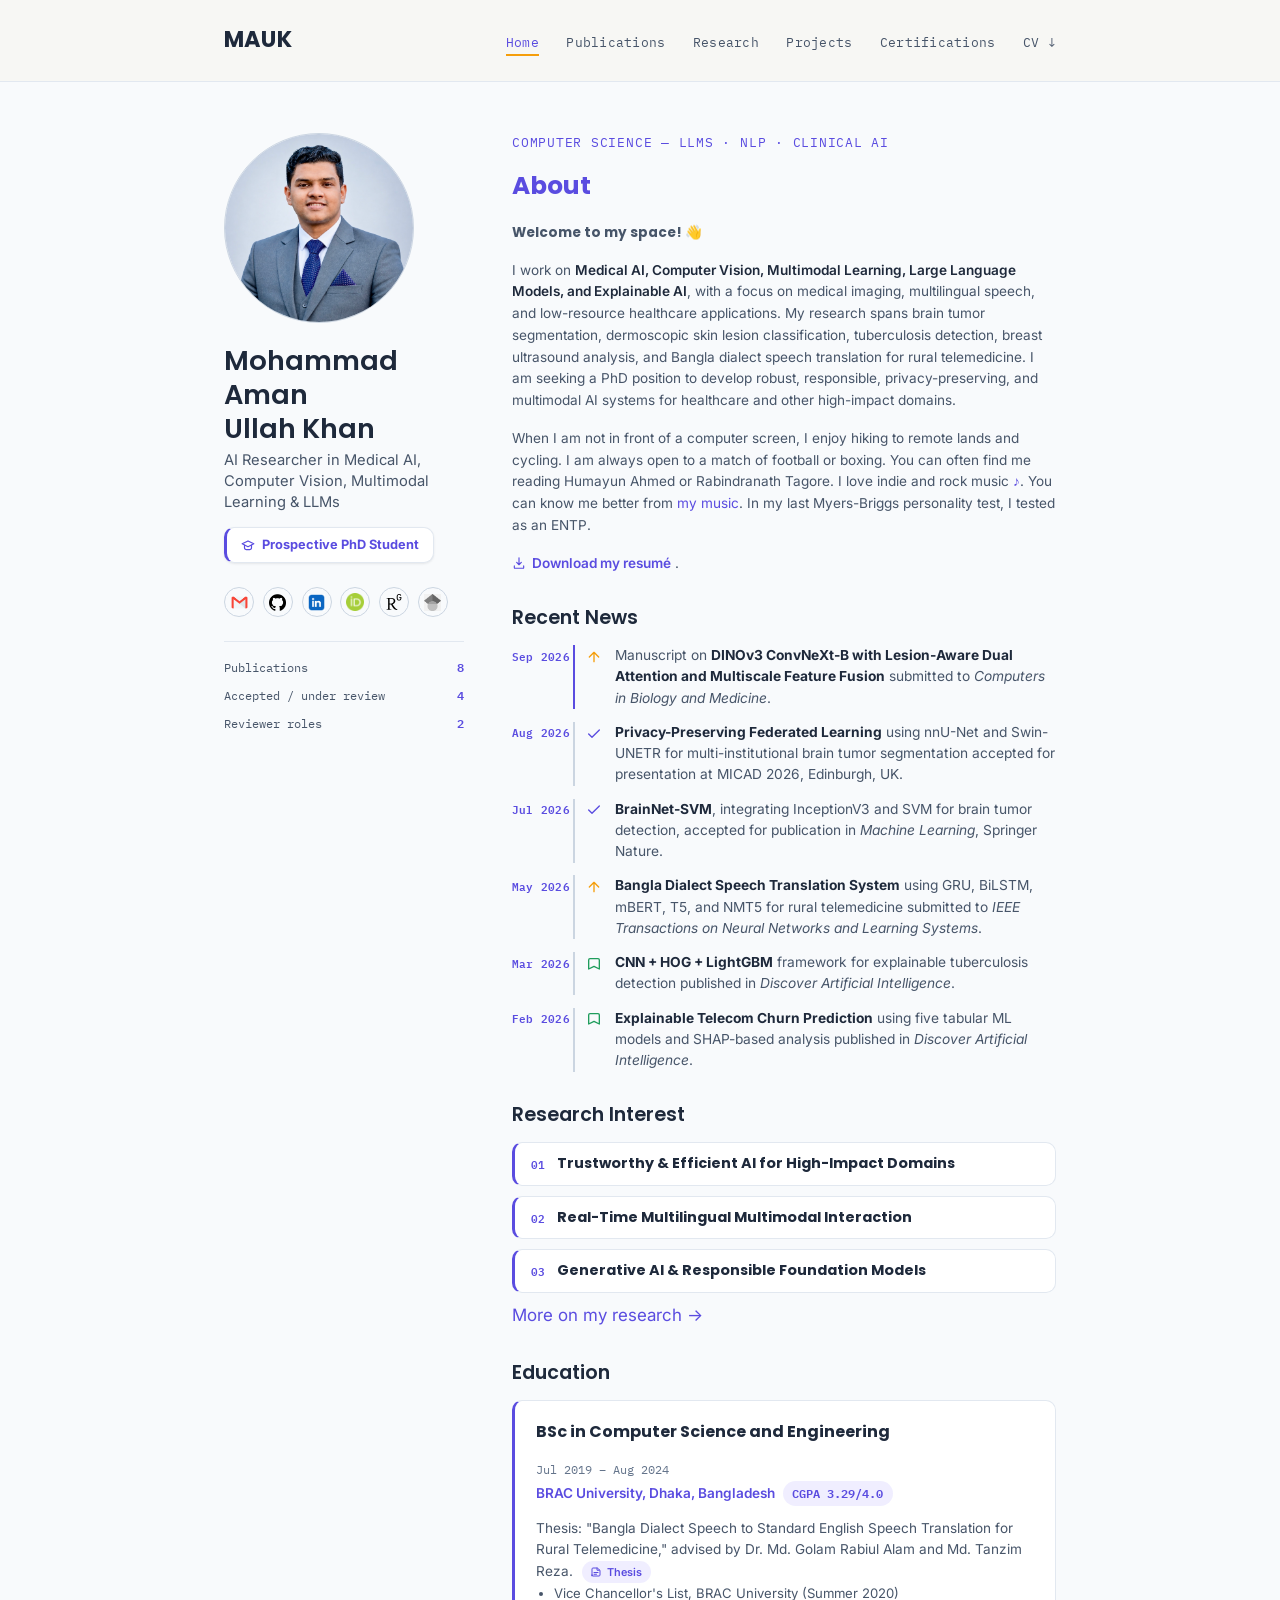
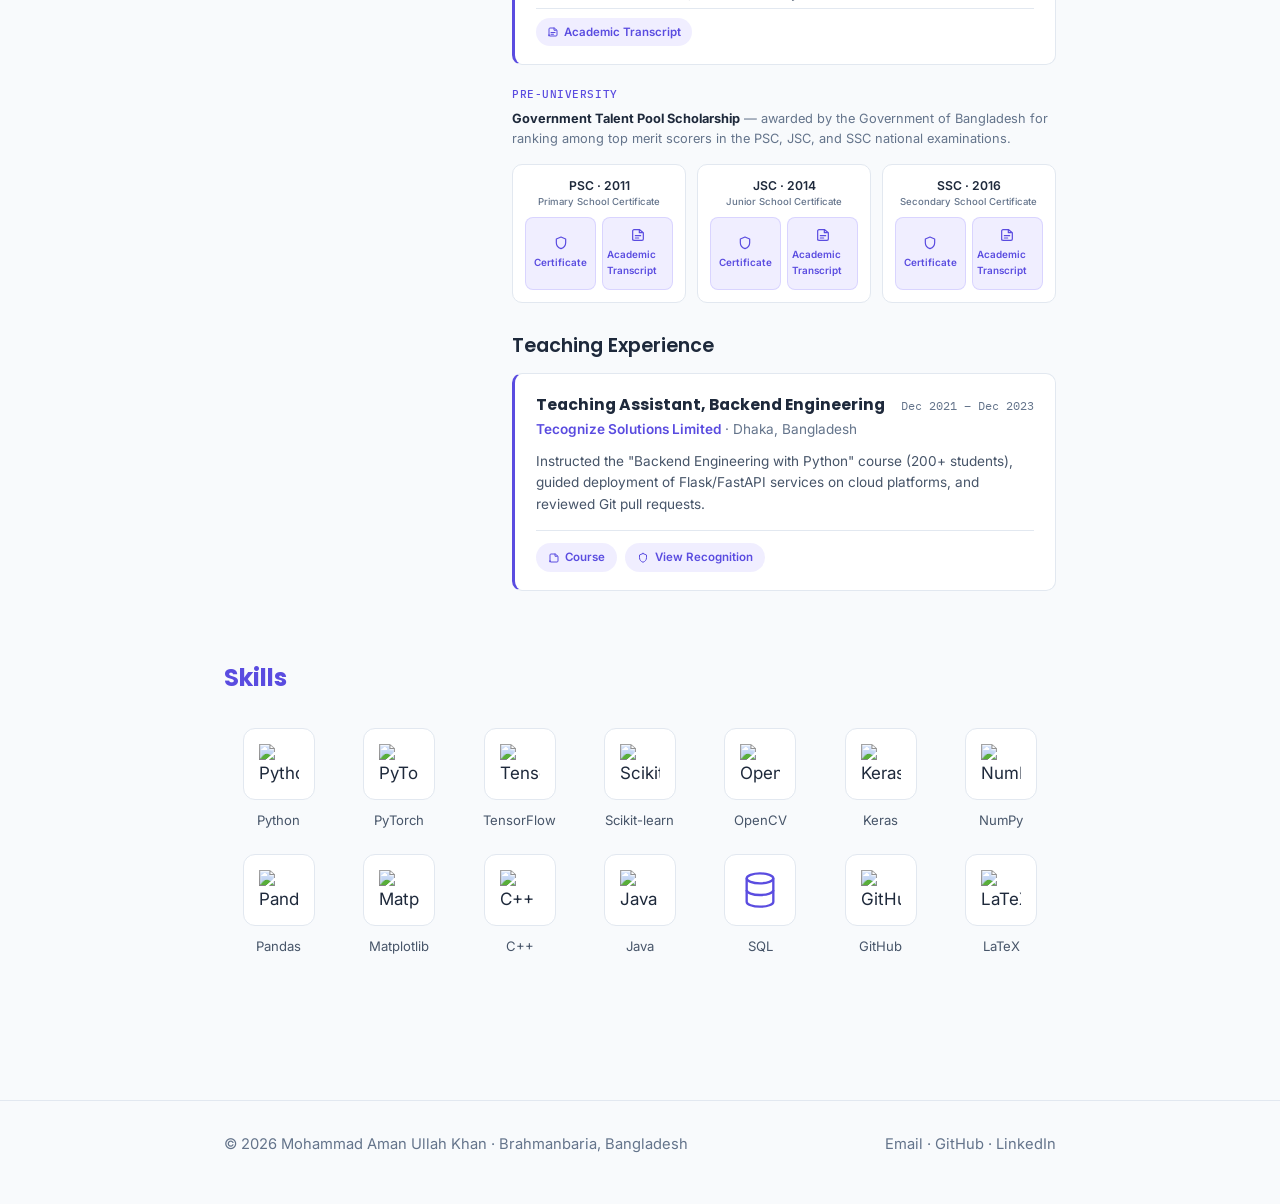
==== commit e18726bd: "Add files via upload" ====
--- a/index.html
+++ b/index.html
@@ -203,9 +203,9 @@
               <li>Vice Chancellor's List, BRAC University (Summer 2020)</li>
             </ul>
             <div class="doc-links">
-              <a class="doc-btn" href="#" target="_blank" rel="noopener">
+              <a class="doc-btn" href="assets/education/bracu-transcript.pdf" target="_blank" rel="noopener">
                 <svg viewBox="0 0 24 24" fill="none" stroke="currentColor" stroke-width="2" stroke-linecap="round" stroke-linejoin="round" width="12" height="12"><path d="M4 19.5V6a2 2 0 0 1 2-2h8.5L20 8.5V18a2 2 0 0 1-2 2H6a2 2 0 0 1-2-2Z"></path><path d="M14 4v4.5H18.5"></path><path d="M8 13h8M8 16.5h5"></path></svg>
-                Transcript
+                Academic Transcript
               </a>
             </div>
           </div>
@@ -227,7 +227,7 @@
                   </a>
                   <a class="doc-card" href="#" target="_blank" rel="noopener">
                     <svg viewBox="0 0 24 24" fill="none" stroke="currentColor" stroke-width="1.8" stroke-linecap="round" stroke-linejoin="round" width="16" height="16"><path d="M4 19.5V6a2 2 0 0 1 2-2h8.5L20 8.5V18a2 2 0 0 1-2 2H6a2 2 0 0 1-2-2Z"></path><path d="M14 4v4.5H18.5"></path><path d="M8 13h8M8 16.5h5"></path></svg>
-                    <span>Marksheet</span>
+                    <span>Academic Transcript</span>
                   </a>
                 </div>
               </div>
@@ -241,7 +241,7 @@
                   </a>
                   <a class="doc-card" href="#" target="_blank" rel="noopener">
                     <svg viewBox="0 0 24 24" fill="none" stroke="currentColor" stroke-width="1.8" stroke-linecap="round" stroke-linejoin="round" width="16" height="16"><path d="M4 19.5V6a2 2 0 0 1 2-2h8.5L20 8.5V18a2 2 0 0 1-2 2H6a2 2 0 0 1-2-2Z"></path><path d="M14 4v4.5H18.5"></path><path d="M8 13h8M8 16.5h5"></path></svg>
-                    <span>Marksheet</span>
+                    <span>Academic Transcript</span>
                   </a>
                 </div>
               </div>
@@ -249,13 +249,13 @@
               <div class="scholarship-box">
                 <p class="exam-title">SSC · 2016<span class="full">Secondary School Certificate</span></p>
                 <div class="doc-grid">
-                  <a class="doc-card" href="#" target="_blank" rel="noopener">
+                  <a class="doc-card" href="assets/education/ssc-certificate-2016.pdf" target="_blank" rel="noopener">
                     <svg viewBox="0 0 24 24" fill="none" stroke="currentColor" stroke-width="1.8" stroke-linecap="round" stroke-linejoin="round" width="16" height="16"><path d="M12 3l7 3v5.5c0 4.5-3 7.5-7 9-4-1.5-7-4.5-7-9V6l7-3Z"></path></svg>
                     <span>Certificate</span>
                   </a>
-                  <a class="doc-card" href="#" target="_blank" rel="noopener">
+                  <a class="doc-card" href="assets/education/ssc-transcript-2016.pdf" target="_blank" rel="noopener">
                     <svg viewBox="0 0 24 24" fill="none" stroke="currentColor" stroke-width="1.8" stroke-linecap="round" stroke-linejoin="round" width="16" height="16"><path d="M4 19.5V6a2 2 0 0 1 2-2h8.5L20 8.5V18a2 2 0 0 1-2 2H6a2 2 0 0 1-2-2Z"></path><path d="M14 4v4.5H18.5"></path><path d="M8 13h8M8 16.5h5"></path></svg>
-                    <span>Marksheet</span>
+                    <span>Academic Transcript</span>
                   </a>
                 </div>
               </div>
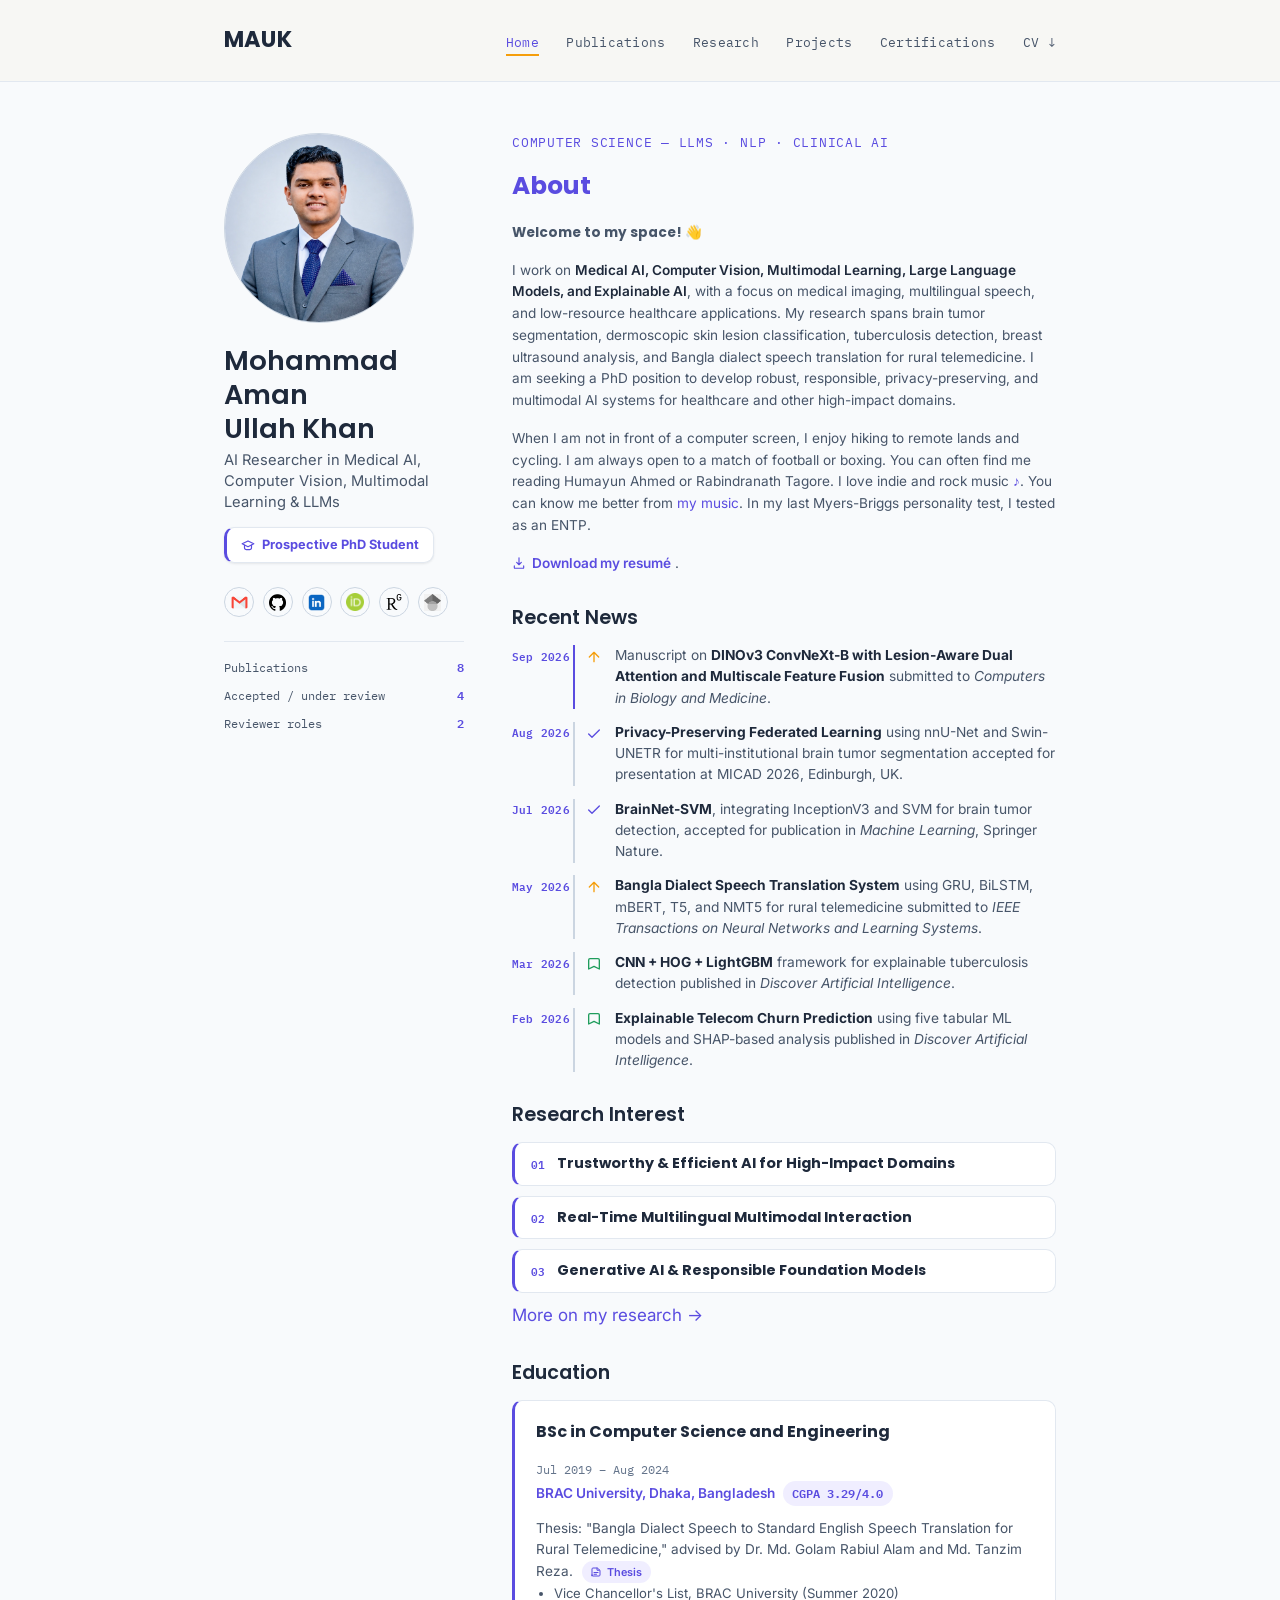
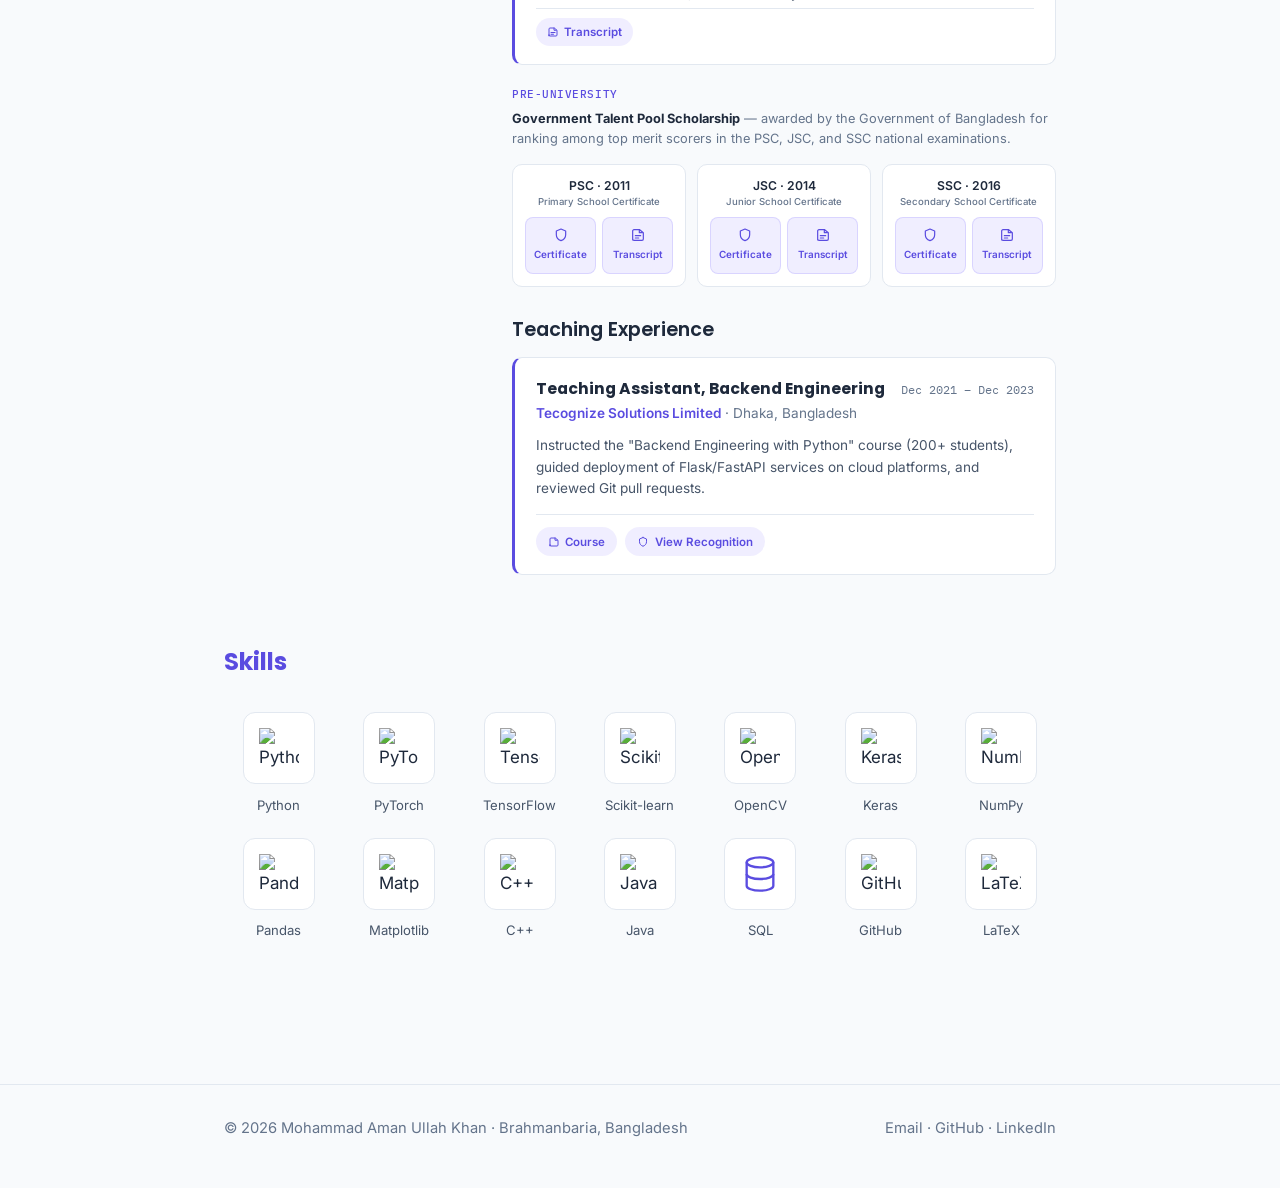
==== commit e8b43e34: "Add files via upload" ====
--- a/index.html
+++ b/index.html
@@ -205,7 +205,7 @@
             <div class="doc-links">
               <a class="doc-btn" href="assets/education/bracu-transcript.pdf" target="_blank" rel="noopener">
                 <svg viewBox="0 0 24 24" fill="none" stroke="currentColor" stroke-width="2" stroke-linecap="round" stroke-linejoin="round" width="12" height="12"><path d="M4 19.5V6a2 2 0 0 1 2-2h8.5L20 8.5V18a2 2 0 0 1-2 2H6a2 2 0 0 1-2-2Z"></path><path d="M14 4v4.5H18.5"></path><path d="M8 13h8M8 16.5h5"></path></svg>
-                Academic Transcript
+                Transcript
               </a>
             </div>
           </div>
@@ -227,7 +227,7 @@
                   </a>
                   <a class="doc-card" href="#" target="_blank" rel="noopener">
                     <svg viewBox="0 0 24 24" fill="none" stroke="currentColor" stroke-width="1.8" stroke-linecap="round" stroke-linejoin="round" width="16" height="16"><path d="M4 19.5V6a2 2 0 0 1 2-2h8.5L20 8.5V18a2 2 0 0 1-2 2H6a2 2 0 0 1-2-2Z"></path><path d="M14 4v4.5H18.5"></path><path d="M8 13h8M8 16.5h5"></path></svg>
-                    <span>Academic Transcript</span>
+                    <span>Transcript</span>
                   </a>
                 </div>
               </div>
@@ -241,7 +241,7 @@
                   </a>
                   <a class="doc-card" href="#" target="_blank" rel="noopener">
                     <svg viewBox="0 0 24 24" fill="none" stroke="currentColor" stroke-width="1.8" stroke-linecap="round" stroke-linejoin="round" width="16" height="16"><path d="M4 19.5V6a2 2 0 0 1 2-2h8.5L20 8.5V18a2 2 0 0 1-2 2H6a2 2 0 0 1-2-2Z"></path><path d="M14 4v4.5H18.5"></path><path d="M8 13h8M8 16.5h5"></path></svg>
-                    <span>Academic Transcript</span>
+                    <span>Transcript</span>
                   </a>
                 </div>
               </div>
@@ -255,7 +255,7 @@
                   </a>
                   <a class="doc-card" href="assets/education/ssc-transcript-2016.pdf" target="_blank" rel="noopener">
                     <svg viewBox="0 0 24 24" fill="none" stroke="currentColor" stroke-width="1.8" stroke-linecap="round" stroke-linejoin="round" width="16" height="16"><path d="M4 19.5V6a2 2 0 0 1 2-2h8.5L20 8.5V18a2 2 0 0 1-2 2H6a2 2 0 0 1-2-2Z"></path><path d="M14 4v4.5H18.5"></path><path d="M8 13h8M8 16.5h5"></path></svg>
-                    <span>Academic Transcript</span>
+                    <span>Transcript</span>
                   </a>
                 </div>
               </div>
